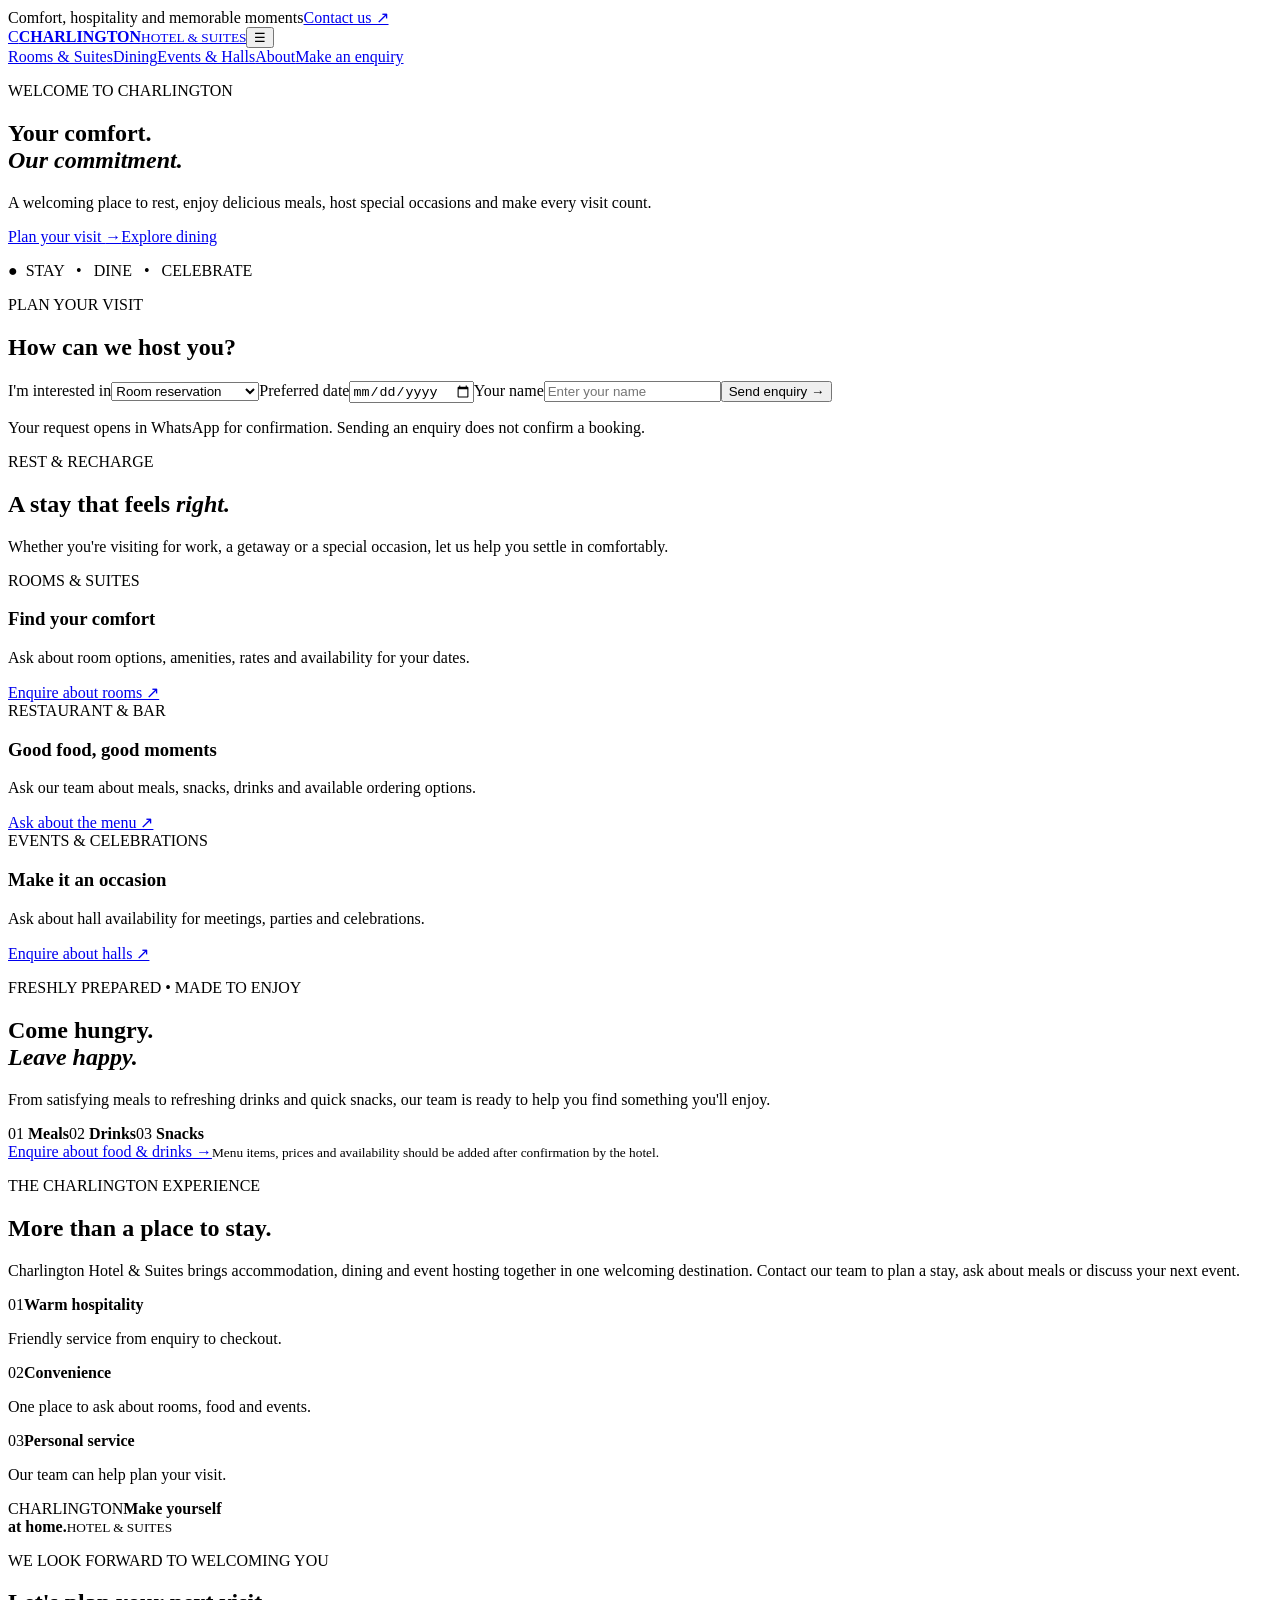
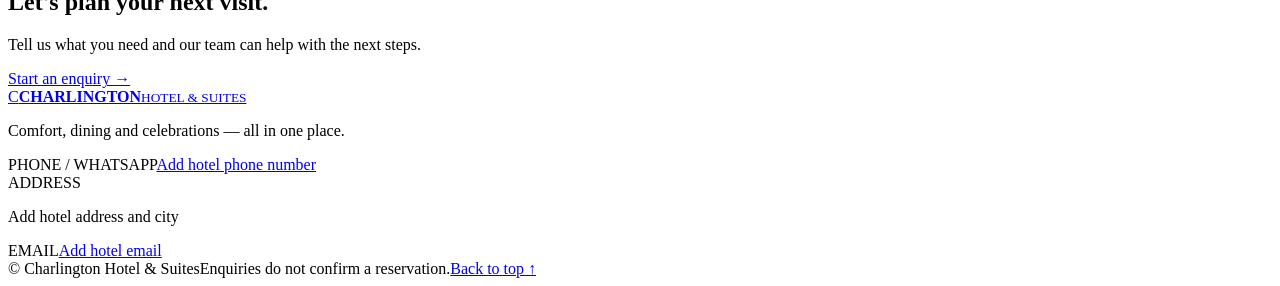
==== index.html @ 9d406bc0 "Create the missing homepage for Charlington Hotel & Suites" ====
<!DOCTYPE html>
<html lang="en">
<head>
<meta charset="UTF-8"><meta name="viewport" content="width=device-width, initial-scale=1.0">
<meta name="description" content="Discover rooms, dining and event hosting at Charlington Hotel & Suites.">
<title>Charlington Hotel & Suites | Stay • Dine • Celebrate</title>
<link rel="preconnect" href="https://fonts.googleapis.com"><link rel="preconnect" href="https://fonts.gstatic.com" crossorigin>
<link href="https://fonts.googleapis.com/css2?family=DM+Sans:wght@400;500;600;700&family=Playfair+Display:wght@500;600;700&display=swap" rel="stylesheet"><link rel="stylesheet" href="style.css">
</head><body>
<div class="topbar"><span>Comfort, hospitality and memorable moments</span><a href="#contact">Contact us ↗</a></div>
<header class="header"><a class="brand" href="#home"><span class="monogram">C</span><span><b>CHARLINGTON</b><small>HOTEL &amp; SUITES</small></span></a><button class="menu-toggle" id="menuToggle" aria-label="Toggle navigation">☰</button><nav id="nav"><a href="#rooms">Rooms &amp; Suites</a><a href="#dining">Dining</a><a href="#events">Events &amp; Halls</a><a href="#about">About</a><a class="nav-button" href="#booking">Make an enquiry</a></nav></header>
<main>
<section class="hero" id="home"><div class="hero-inner"><p class="eyebrow">WELCOME TO CHARLINGTON</p><h1>Your comfort.<br><em>Our commitment.</em></h1><p class="hero-copy">A welcoming place to rest, enjoy delicious meals, host special occasions and make every visit count.</p><div class="actions"><a class="button gold" href="#booking">Plan your visit <span>→</span></a><a class="button outline" href="#dining">Explore dining</a></div><p class="hero-note">● &nbsp;STAY &nbsp; • &nbsp; DINE &nbsp; • &nbsp; CELEBRATE</p></div></section>
<section class="booking" id="booking"><div><p class="eyebrow">PLAN YOUR VISIT</p><h2>How can we host you?</h2></div><form id="bookingForm"><label>I'm interested in<select id="bookingType"><option>Room reservation</option><option>Food or drink order</option><option>Hall or event booking</option><option>General enquiry</option></select></label><label>Preferred date<input id="bookingDate" type="date"></label><label>Your name<input id="guestName" required placeholder="Enter your name"></label><button class="button dark" type="submit">Send enquiry →</button></form><p class="form-help">Your request opens in WhatsApp for confirmation. Sending an enquiry does not confirm a booking.</p></section>
<section class="section" id="rooms"><div class="section-heading"><div><p class="eyebrow">REST &amp; RECHARGE</p><h2>A stay that feels <em>right.</em></h2></div><p>Whether you're visiting for work, a getaway or a special occasion, let us help you settle in comfortably.</p></div><div class="cards"><article><div class="card-image room"><span>ROOMS &amp; SUITES</span></div><div class="card-copy"><h3>Find your comfort</h3><p>Ask about room options, amenities, rates and availability for your dates.</p><a href="#booking" data-type="Room reservation">Enquire about rooms ↗</a></div></article><article id="dining"><div class="card-image food"><span>RESTAURANT &amp; BAR</span></div><div class="card-copy"><h3>Good food, good moments</h3><p>Ask our team about meals, snacks, drinks and available ordering options.</p><a href="#booking" data-type="Food or drink order">Ask about the menu ↗</a></div></article><article id="events"><div class="card-image event"><span>EVENTS &amp; CELEBRATIONS</span></div><div class="card-copy"><h3>Make it an occasion</h3><p>Ask about hall availability for meetings, parties and celebrations.</p><a href="#booking" data-type="Hall or event booking">Enquire about halls ↗</a></div></article></div></section>
<section class="dining-feature"><div class="dining-photo" role="img" aria-label="Restaurant dining"></div><div class="dining-copy"><p class="eyebrow">FRESHLY PREPARED • MADE TO ENJOY</p><h2>Come hungry.<br><em>Leave happy.</em></h2><p>From satisfying meals to refreshing drinks and quick snacks, our team is ready to help you find something you'll enjoy.</p><div class="menu-types"><span>01 <b>Meals</b></span><span>02 <b>Drinks</b></span><span>03 <b>Snacks</b></span></div><a class="button gold" href="#booking" data-type="Food or drink order">Enquire about food &amp; drinks →</a><small>Menu items, prices and availability should be added after confirmation by the hotel.</small></div></section>
<section class="section about" id="about"><div><p class="eyebrow">THE CHARLINGTON EXPERIENCE</p><h2>More than a place to stay.</h2><p class="about-text">Charlington Hotel &amp; Suites brings accommodation, dining and event hosting together in one welcoming destination. Contact our team to plan a stay, ask about meals or discuss your next event.</p><div class="values"><div><span>01</span><b>Warm hospitality</b><p>Friendly service from enquiry to checkout.</p></div><div><span>02</span><b>Convenience</b><p>One place to ask about rooms, food and events.</p></div><div><span>03</span><b>Personal service</b><p>Our team can help plan your visit.</p></div></div></div><div class="about-art"><div><span>CHARLINGTON</span><strong>Make yourself<br>at home.</strong><small>HOTEL &amp; SUITES</small></div></div></section>
<section class="cta"><p class="eyebrow">WE LOOK FORWARD TO WELCOMING YOU</p><h2>Let's plan your next visit.</h2><p>Tell us what you need and our team can help with the next steps.</p><a class="button gold" href="#booking">Start an enquiry →</a></section>
</main>
<footer id="contact"><div class="footer-main"><a class="brand footer-brand" href="#home"><span class="monogram">C</span><span><b>CHARLINGTON</b><small>HOTEL &amp; SUITES</small></span></a><p>Comfort, dining and celebrations — all in one place.</p><div class="contact-details"><div><span>PHONE / WHATSAPP</span><a id="phoneLink" href="#">Add hotel phone number</a></div><div><span>ADDRESS</span><p id="hotelAddress">Add hotel address and city</p></div><div><span>EMAIL</span><a id="emailLink" href="#">Add hotel email</a></div></div></div><div class="footer-bottom"><span>© <span id="year"></span> Charlington Hotel &amp; Suites</span><span>Enquiries do not confirm a reservation.</span><a href="#home">Back to top ↑</a></div></footer>
<script src="script.js"></script></body></html>
---- style.css ----
<!DOCTYPE html>
<html lang="en">
<head>
  <meta charset="UTF-8" />
  <meta name="viewport" content="width=device-width, initial-scale=1.0" />
  <meta name="description" content="Charlington Hotel & Suites offers luxury rooms, dining, secure facilities, events and guest-first customer support." />
  <title>Charlington Hotel & Suites | Stay • Dine • Celebrate</title>
  <link rel="preconnect" href="https://fonts.googleapis.com" />
  <link rel="preconnect" href="https://fonts.gstatic.com" crossorigin />
  <link href="https://fonts.googleapis.com/css2?family=Cormorant+Garamond:wght@500;600;700&family=Inter:wght@400;500;600;700&display=swap" rel="stylesheet" />
  <link rel="stylesheet" href="style.css" />
</head>
<body>
  <div class="topbar">
    <span>Comfort, hospitality and memorable moments</span>
    <a href="#contact">Contact us ↗</a>
  </div>

  <header class="header">
    <a href="#home" class="brand" aria-label="Charlington Hotel home">
      <span class="logo">C</span>
      <span>
        <strong>CHARLINGTON</strong>
        <small>HOTEL &amp; SUITES</small>
      </span>
    </a>

    <button class="menu-toggle" id="menuToggle" aria-label="Toggle navigation">☰</button>

    <nav class="nav" id="nav">
      <a href="#rooms">Rooms</a>
      <a href="#facilities">Facilities</a>
      <a href="#reviews">Reviews</a>
      <a href="events.html">Events</a>
      <a href="about.html">About</a>
      <a href="#booking" class="btn nav-btn">Book now</a>
    </nav>
  </header>

  <main id="home">
    <section class="hero">
      <div class="hero-inner">
        <p class="eyebrow">WELCOME TO CHARLINGTON</p>
        <h1>Stay in refined<br><span>comfort.</span></h1>
        <p class="hero-copy">A luxury destination for restful stays, elevated dining, and memorable celebrations designed around your every need.</p>
        <div class="hero-actions">
          <a href="#booking" class="btn primary-btn">Plan your visit</a>
          <a href="#dining" class="btn ghost-btn">Explore dining</a>
        </div>
        <div class="hero-note">STAY • DINE • CELEBRATE</div>
      </div>

      <div class="hero-panel">
        <div class="panel-card">
          <span>Signature stay</span>
          <strong>From ₦45,000 / night</strong>
          <small>Rooms, suites and executive stays</small>
        </div>
      </div>
    </section>

    <section class="booking" id="booking">
      <div class="booking-head">
        <p class="eyebrow">PLAN YOUR VISIT</p>
        <h2>How can we host you?</h2>
      </div>

      <form id="bookingForm">
        <label>
          I'm interested in
          <select id="bookingType">
            <option>Room reservation</option>
            <option>Food or drink order</option>
            <option>Hall or event booking</option>
            <option>General enquiry</option>
          </select>
        </label>

        <label>
          Preferred date
          <input type="date" id="bookingDate" />
        </label>

        <label>
          Your name
          <input type="text" id="guestName" placeholder="Enter your name" required />
        </label>

        <button type="submit" class="btn primary-btn">Send enquiry</button>
      </form>
      <p class="form-help">Your request opens in WhatsApp for confirmation. Sending an enquiry does not confirm a booking.</p>
    </section>

    <section class="prefix-strip">
      <div class="stat">
        <strong>24/7</strong>
        <span>Guest support</span>
      </div>
      <div class="stat">
        <strong>30+</strong>
        <span>Luxury suites</span>
      </div>
      <div class="stat">
        <strong>4.9/5</strong>
        <span>Guest reviews</span>
      </div>
      <div class="stat">
        <strong>Secure</strong>
        <span>Parking &amp; premises</span>
      </div>
    </section>

    <section class="section operations" id="operations">
      <div class="section-heading">
        <div>
          <p class="eyebrow">HOTEL OPERATIONS</p>
          <h2>Built to support staff and improve guest service.</h2>
        </div>
      </div>

      <div class="ops-grid">
        <article class="op-card">
          <div class="op-icon">01</div>
          <h3>Record customer details</h3>
          <p>Store guest names, contact information, booking preferences and visit history in one organised place.</p>
        </article>

        <article class="op-card">
          <div class="op-icon">02</div>
          <h3>Track reservations</h3>
          <p>Monitor room bookings, event schedules and guest arrivals with clear visibility across the property.</p>
        </article>

        <article class="op-card">
          <div class="op-icon">03</div>
          <h3>Identify unpaid bookings</h3>
          <p>Flag pending balances, incomplete payments and outstanding reservations before check-in or event delivery.</p>
        </article>

        <article class="op-card">
          <div class="op-icon">04</div>
          <h3>Follow up with customers</h3>
          <p>Send reminders, confirmations and follow-up messages to stay connected and improve guest retention.</p>
        </article>
      </div>
    </section>

    <section class="section" id="rooms">
      <div class="section-heading">
        <div>
          <p class="eyebrow">REST &amp; RECHARGE</p>
          <h2>Signature stays,<br><span>beautifully considered.</span></h2>
        </div>
        <p>From executive getaways to celebratory stays, every detail is designed to feel indulgent, effortless and personal.</p>
      </div>

      <div class="cards">
        <article class="card">
          <div class="card-image room"></div>
          <div class="card-body">
            <h3>Deluxe Rooms</h3>
            <p>Thoughtful space, elegant finishes and restful comfort for both business and leisure stays.</p>
            <div class="card-meta">
              <span>From ₦45,000</span>
              <a href="#booking" data-type="Room reservation">Reserve ↗</a>
            </div>
          </div>
        </article>

        <article class="card" id="dining">
          <div class="card-image dining"></div>
          <div class="card-body">
            <h3>Fine Dining</h3>
            <p>Curated meals, signature drinks and warm hospitality for every occasion and appetite.</p>
            <div class="card-meta">
              <span>Meals &amp; drinks</span>
              <a href="#booking" data-type="Food or drink order">Order ↗</a>
            </div>
          </div>
        </article>

        <article class="card" id="events">
          <div class="card-image events"></div>
          <div class="card-body">
            <h3>Events &amp; Halls</h3>
            <p>Elegant spaces for weddings, conferences, birthdays, meetings and unforgettable events.</p>
            <div class="card-meta">
              <span>Private halls</span>
              <a href="#booking" data-type="Hall or event booking">Enquire ↗</a>
            </div>
          </div>
        </article>
      </div>
    </section>

    <section class="feature" id="facilities">
      <div class="feature-image" role="img" aria-label="Luxury restaurant and dining area"></div>
      <div class="feature-copy">
        <p class="eyebrow">FACILITIES</p>
        <h2>Everything your stay needs.</h2>
        <ul class="facility-list">
          <li>Security personnel and monitored access</li>
          <li>Backup generator for uninterrupted power</li>
          <li>Spacious parking area for guests and visitors</li>
          <li>Restaurant and bar with tasty meals and drinks</li>
          <li>Event hall for parties, corporate gatherings and celebrations</li>
        </ul>
        <a href="#booking" class="btn primary-btn">Ask about facilities</a>
      </div>
    </section>

    <section class="section reviews" id="reviews">
      <div class="section-heading compact">
        <div>
          <p class="eyebrow">GUEST FEEDBACK</p>
          <h2>Customer reviews and ratings.</h2>
        </div>
      </div>

      <div class="review-grid">
        <article class="review-card">
          <div class="stars">★★★★★</div>
          <p>“The rooms were elegant, the staff were welcoming, and the service felt genuinely personal from start to finish.”</p>
          <strong>— Ada O.</strong>
        </article>

        <article class="review-card">
          <div class="stars">★★★★★</div>
          <p>“We hosted a small celebration here and everything felt premium, smooth and beautifully organised.”</p>
          <strong>— Daniel K.</strong>
        </article>

        <article class="review-card">
          <div class="stars">★★★★★</div>
          <p>“A perfect mix of comfort, taste and quiet luxury. It truly felt like an escape without leaving the city.”</p>
          <strong>— Sarah M.</strong>
        </article>
      </div>
    </section>

    <section class="section policies">
      <div class="section-heading compact">
        <div>
          <p class="eyebrow">CLEAR POLICIES</p>
          <h2>Helpful guest information.</h2>
        </div>
      </div>

      <div class="policy-grid">
        <div class="policy-card">
          <h3>Check-in &amp; Check-out</h3>
          <p><strong>Check-in:</strong> From 2:00 PM</p>
          <p><strong>Check-out:</strong> By 12:00 PM</p>
        </div>

        <div class="policy-card">
          <h3>Payment Methods</h3>
          <p>Cash, bank transfer, mobile money and selected card payments accepted.</p>
        </div>

        <div class="policy-card">
          <h3>Cancellation</h3>
          <p>Bookings can be cancelled according to terms agreed at reservation time. Early notice is encouraged.</p>
        </div>
      </div>
    </section>

    <section class="section about-brief">
      <div>
        <p class="eyebrow">ABOUT US</p>
        <h2>A hotel built on warmth, trust and service.</h2>
        <p>Charlington Hotel &amp; Suites was created to offer guests a place where comfort, hospitality and thoughtful service come together. We believe every visit should feel personal, reassuring and memorable, whether a guest is staying for business, leisure or a special occasion. Our goal is simple: to make every guest feel at home while delivering a refined and professional experience from welcome to checkout.</p>
      </div>
      <div class="story-box">
        <span>OUR STORY</span>
        <strong>From a simple idea to a trusted hospitality destination.</strong>
      </div>
    </section>

    <section class="cta">
      <p class="eyebrow">WE LOOK FORWARD TO WELCOMING YOU</p>
      <h2>Let’s plan your next visit.</h2>
      <p>Tell us what you need and our team can help with the next steps.</p>
      <a href="#booking" class="btn primary-btn">Start an enquiry</a>
    </section>
  </main>

  <footer id="contact">
    <div class="footer-main">
      <div class="brand footer-brand">
        <span class="logo">C</span>
        <span>
          <strong>CHARLINGTON</strong>
          <small>HOTEL &amp; SUITES</small>
        </span>
      </div>

      <div>
        <h4>Phone / WhatsApp</h4>
        <a href="#">Add hotel phone number</a>
      </div>

      <div>
        <h4>Email</h4>
        <a href="#">Add hotel email</a>
      </div>

      <div>
        <h4>Address</h4>
        <p>Add hotel address and city</p>
      </div>
    </div>

    <div class="footer-bottom">
      <span>© <span id="year"></span> Charlington Hotel &amp; Suites</span>
      <span>Enquiries do not confirm a reservation.</span>
      <a href="#home">Back to top ↑</a>
    </div>
  </footer>

  <button id="faqToggle" class="faq-toggle" aria-label="Open help chat">Need help?</button>

  <div class="chat-widget" id="chatWidget" aria-live="polite" aria-hidden="true">
    <div class="chat-header">
      <span>Charlington Assistant</span>
      <button id="chatClose" aria-label="Close chat">×</button>
    </div>

    <div class="chat-body" id="chatBody">
      <div class="bot-msg">Hi! I can help with rooms, dining, event spaces and reservations. Ask me anything.</div>
    </div>

    <div class="chat-input-wrap">
      <input id="chatInput" type="text" placeholder="Type your question..." />
      <button id="sendBtn">Send</button>
    </div>

    <div class="chat-actions">
      <button class="support-btn" id="supportBtn">Talk to customer service</button>
    </div>
  </div>

  <script src="script.js"></script>
</body>
</html>
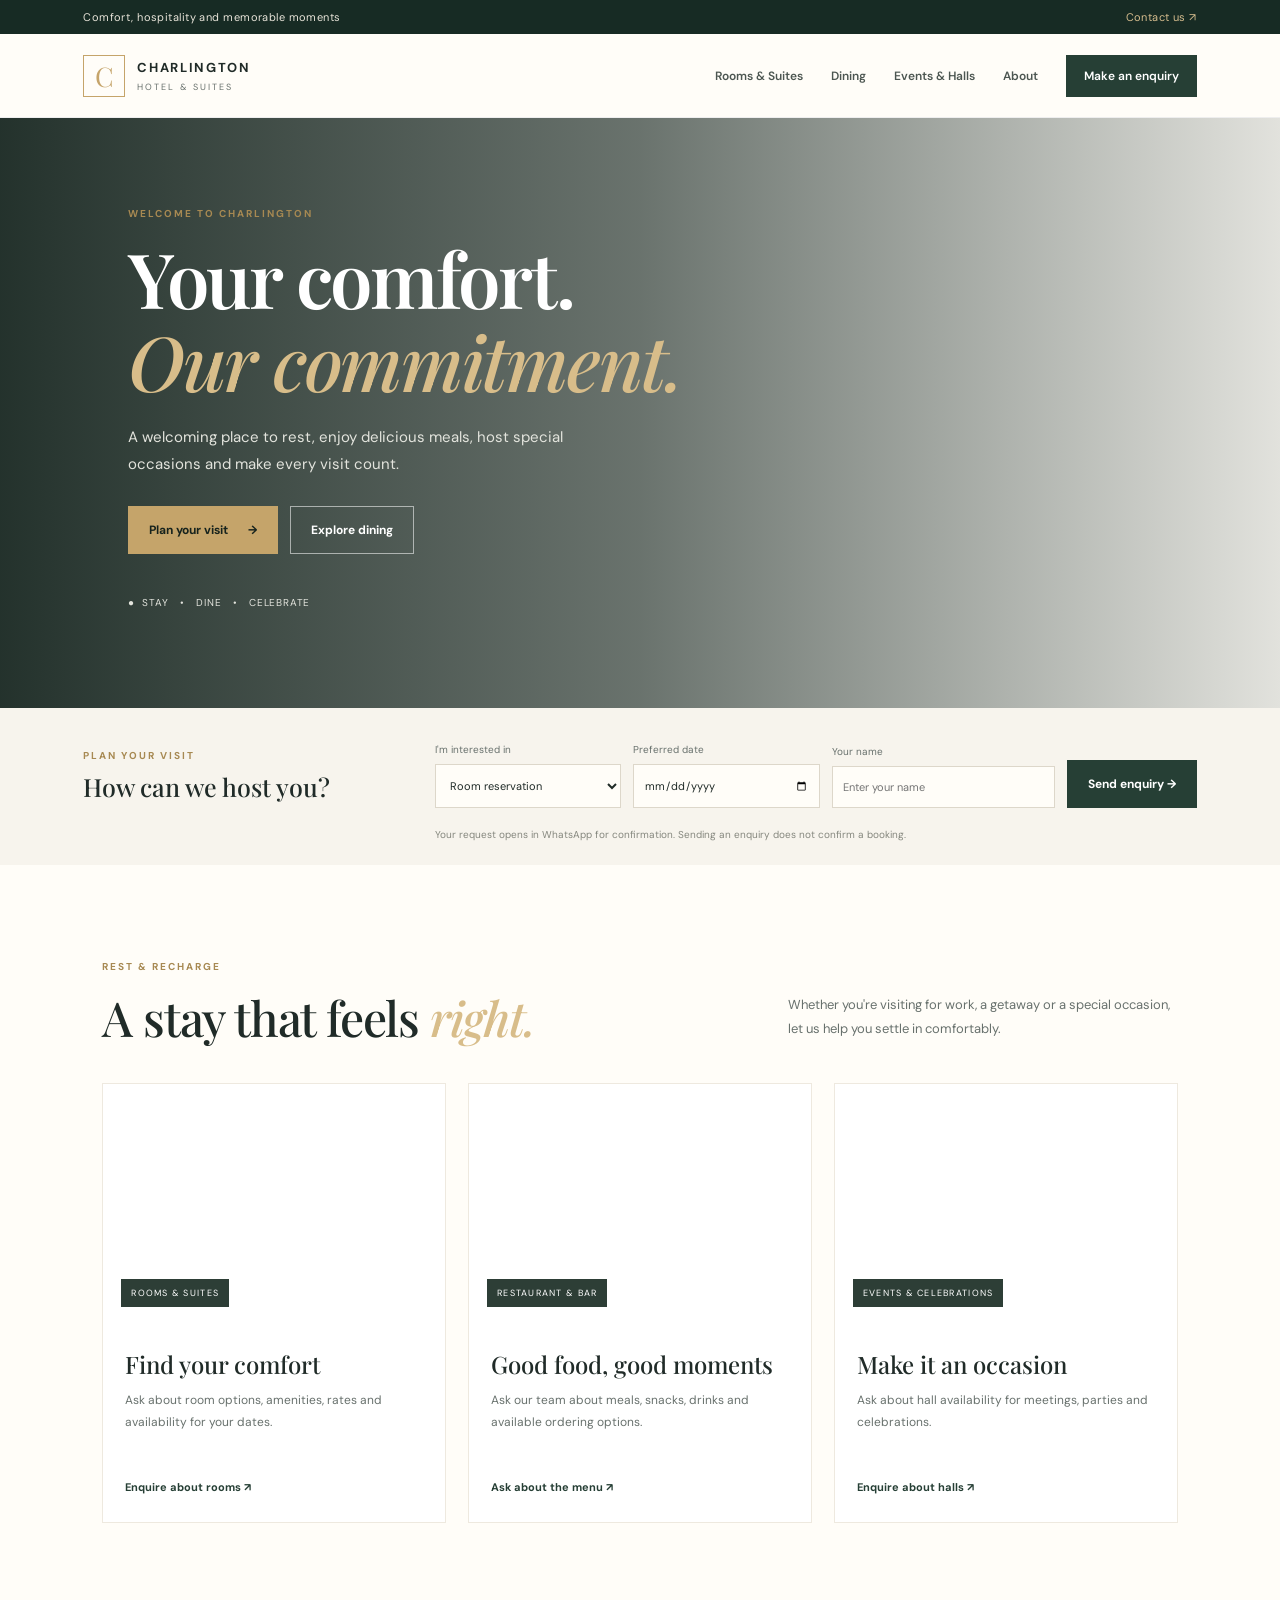
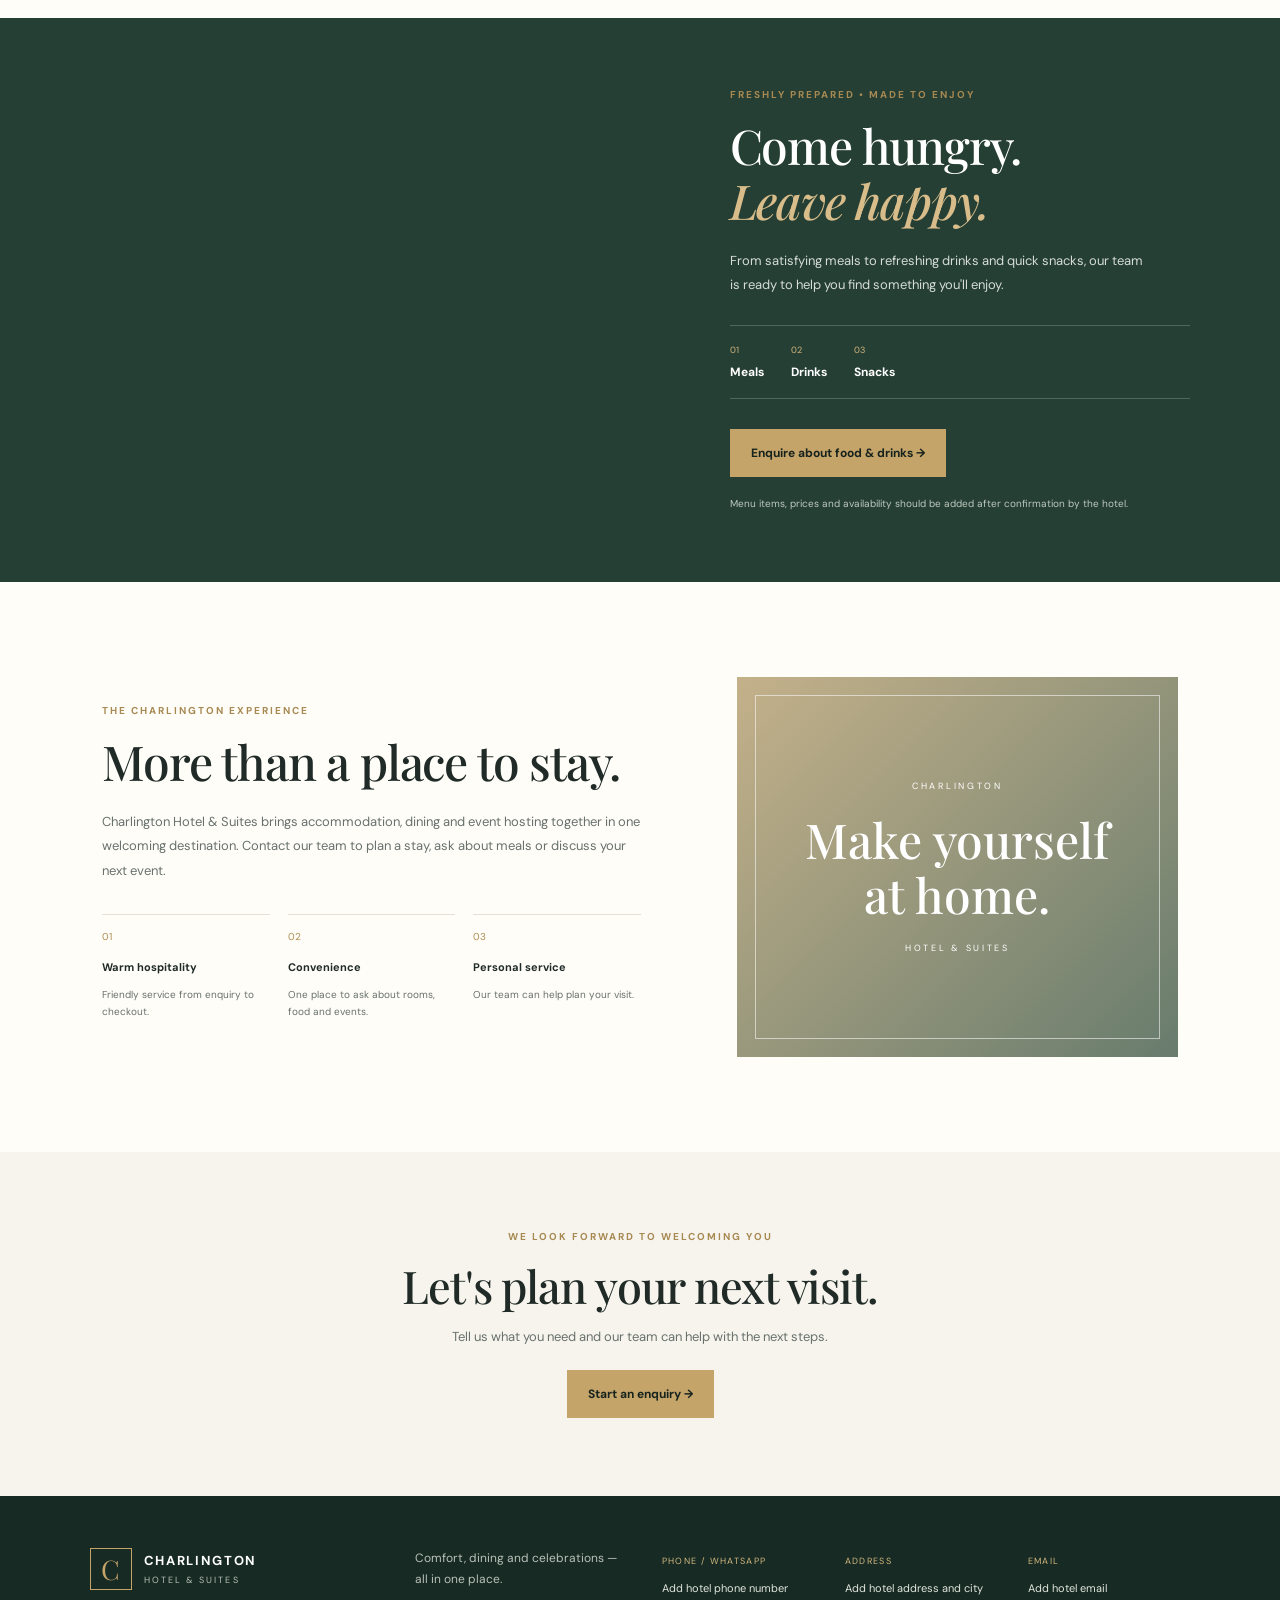
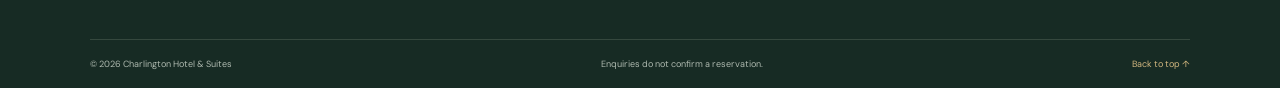
==== commit d862f980: "Add Charlington Hotel landing page with responsive styling and WhatsApp enquiry form to main branch." ====
--- a/index.html
+++ b/index.html
@@ -1,21 +1,275 @@
 <!DOCTYPE html>
 <html lang="en">
 <head>
-<meta charset="UTF-8"><meta name="viewport" content="width=device-width, initial-scale=1.0">
-<meta name="description" content="Discover rooms, dining and event hosting at Charlington Hotel & Suites.">
-<title>Charlington Hotel & Suites | Stay • Dine • Celebrate</title>
-<link rel="preconnect" href="https://fonts.googleapis.com"><link rel="preconnect" href="https://fonts.gstatic.com" crossorigin>
-<link href="https://fonts.googleapis.com/css2?family=DM+Sans:wght@400;500;600;700&family=Playfair+Display:wght@500;600;700&display=swap" rel="stylesheet"><link rel="stylesheet" href="style.css">
-</head><body>
-<div class="topbar"><span>Comfort, hospitality and memorable moments</span><a href="#contact">Contact us ↗</a></div>
-<header class="header"><a class="brand" href="#home"><span class="monogram">C</span><span><b>CHARLINGTON</b><small>HOTEL &amp; SUITES</small></span></a><button class="menu-toggle" id="menuToggle" aria-label="Toggle navigation">☰</button><nav id="nav"><a href="#rooms">Rooms &amp; Suites</a><a href="#dining">Dining</a><a href="#events">Events &amp; Halls</a><a href="#about">About</a><a class="nav-button" href="#booking">Make an enquiry</a></nav></header>
-<main>
-<section class="hero" id="home"><div class="hero-inner"><p class="eyebrow">WELCOME TO CHARLINGTON</p><h1>Your comfort.<br><em>Our commitment.</em></h1><p class="hero-copy">A welcoming place to rest, enjoy delicious meals, host special occasions and make every visit count.</p><div class="actions"><a class="button gold" href="#booking">Plan your visit <span>→</span></a><a class="button outline" href="#dining">Explore dining</a></div><p class="hero-note">● &nbsp;STAY &nbsp; • &nbsp; DINE &nbsp; • &nbsp; CELEBRATE</p></div></section>
-<section class="booking" id="booking"><div><p class="eyebrow">PLAN YOUR VISIT</p><h2>How can we host you?</h2></div><form id="bookingForm"><label>I'm interested in<select id="bookingType"><option>Room reservation</option><option>Food or drink order</option><option>Hall or event booking</option><option>General enquiry</option></select></label><label>Preferred date<input id="bookingDate" type="date"></label><label>Your name<input id="guestName" required placeholder="Enter your name"></label><button class="button dark" type="submit">Send enquiry →</button></form><p class="form-help">Your request opens in WhatsApp for confirmation. Sending an enquiry does not confirm a booking.</p></section>
-<section class="section" id="rooms"><div class="section-heading"><div><p class="eyebrow">REST &amp; RECHARGE</p><h2>A stay that feels <em>right.</em></h2></div><p>Whether you're visiting for work, a getaway or a special occasion, let us help you settle in comfortably.</p></div><div class="cards"><article><div class="card-image room"><span>ROOMS &amp; SUITES</span></div><div class="card-copy"><h3>Find your comfort</h3><p>Ask about room options, amenities, rates and availability for your dates.</p><a href="#booking" data-type="Room reservation">Enquire about rooms ↗</a></div></article><article id="dining"><div class="card-image food"><span>RESTAURANT &amp; BAR</span></div><div class="card-copy"><h3>Good food, good moments</h3><p>Ask our team about meals, snacks, drinks and available ordering options.</p><a href="#booking" data-type="Food or drink order">Ask about the menu ↗</a></div></article><article id="events"><div class="card-image event"><span>EVENTS &amp; CELEBRATIONS</span></div><div class="card-copy"><h3>Make it an occasion</h3><p>Ask about hall availability for meetings, parties and celebrations.</p><a href="#booking" data-type="Hall or event booking">Enquire about halls ↗</a></div></article></div></section>
-<section class="dining-feature"><div class="dining-photo" role="img" aria-label="Restaurant dining"></div><div class="dining-copy"><p class="eyebrow">FRESHLY PREPARED • MADE TO ENJOY</p><h2>Come hungry.<br><em>Leave happy.</em></h2><p>From satisfying meals to refreshing drinks and quick snacks, our team is ready to help you find something you'll enjoy.</p><div class="menu-types"><span>01 <b>Meals</b></span><span>02 <b>Drinks</b></span><span>03 <b>Snacks</b></span></div><a class="button gold" href="#booking" data-type="Food or drink order">Enquire about food &amp; drinks →</a><small>Menu items, prices and availability should be added after confirmation by the hotel.</small></div></section>
-<section class="section about" id="about"><div><p class="eyebrow">THE CHARLINGTON EXPERIENCE</p><h2>More than a place to stay.</h2><p class="about-text">Charlington Hotel &amp; Suites brings accommodation, dining and event hosting together in one welcoming destination. Contact our team to plan a stay, ask about meals or discuss your next event.</p><div class="values"><div><span>01</span><b>Warm hospitality</b><p>Friendly service from enquiry to checkout.</p></div><div><span>02</span><b>Convenience</b><p>One place to ask about rooms, food and events.</p></div><div><span>03</span><b>Personal service</b><p>Our team can help plan your visit.</p></div></div></div><div class="about-art"><div><span>CHARLINGTON</span><strong>Make yourself<br>at home.</strong><small>HOTEL &amp; SUITES</small></div></div></section>
-<section class="cta"><p class="eyebrow">WE LOOK FORWARD TO WELCOMING YOU</p><h2>Let's plan your next visit.</h2><p>Tell us what you need and our team can help with the next steps.</p><a class="button gold" href="#booking">Start an enquiry →</a></section>
-</main>
-<footer id="contact"><div class="footer-main"><a class="brand footer-brand" href="#home"><span class="monogram">C</span><span><b>CHARLINGTON</b><small>HOTEL &amp; SUITES</small></span></a><p>Comfort, dining and celebrations — all in one place.</p><div class="contact-details"><div><span>PHONE / WHATSAPP</span><a id="phoneLink" href="#">Add hotel phone number</a></div><div><span>ADDRESS</span><p id="hotelAddress">Add hotel address and city</p></div><div><span>EMAIL</span><a id="emailLink" href="#">Add hotel email</a></div></div></div><div class="footer-bottom"><span>© <span id="year"></span> Charlington Hotel &amp; Suites</span><span>Enquiries do not confirm a reservation.</span><a href="#home">Back to top ↑</a></div></footer>
-<script src="script.js"></script></body></html>
+  <meta charset="UTF-8" />
+  <meta name="viewport" content="width=device-width, initial-scale=1.0" />
+  <meta
+    name="description"
+    content="Charlington Hotel & Suites — rooms, dining, events, and hospitality."
+  />
+  <title>Charlington Hotel & Suites | Stay • Dine • Celebrate</title>
+
+  <link rel="preconnect" href="https://fonts.googleapis.com" />
+  <link rel="preconnect" href="https://fonts.gstatic.com" crossorigin />
+  <link
+    href="https://fonts.googleapis.com/css2?family=DM+Sans:wght@400;500;600;700&family=Playfair+Display:wght@500;600;700&display=swap"
+    rel="stylesheet"
+  />
+
+  <link rel="stylesheet" href="style.css" />
+</head>
+<body>
+  <div class="topbar">
+    <span>Comfort, hospitality and memorable moments</span>
+    <a href="#contact">Contact us ↗</a>
+  </div>
+
+  <header class="header">
+    <a class="brand" href="#home" aria-label="Charlington Home">
+      <span class="monogram">C</span>
+      <span>
+        <b>CHARLINGTON</b>
+        <small>HOTEL &amp; SUITES</small>
+      </span>
+    </a>
+
+    <button class="menu-toggle" id="menuToggle" aria-label="Toggle navigation" aria-expanded="false">
+      ☰
+    </button>
+
+    <nav id="nav" aria-label="Main navigation">
+      <a href="#rooms">Rooms &amp; Suites</a>
+      <a href="#dining">Dining</a>
+      <a href="#events">Events &amp; Halls</a>
+      <a href="#about">About</a>
+      <a class="nav-button" href="#booking">Make an enquiry</a>
+    </nav>
+  </header>
+
+  <main>
+    <section class="hero" id="home">
+      <div class="hero-inner">
+        <p class="eyebrow">WELCOME TO CHARLINGTON</p>
+        <h1>
+          Your comfort.<br />
+          <em>Our commitment.</em>
+        </h1>
+        <p class="hero-copy">
+          A welcoming place to rest, enjoy delicious meals, host special occasions
+          and make every visit count.
+        </p>
+
+        <div class="actions">
+          <a class="button gold" href="#booking">Plan your visit <span>→</span></a>
+          <a class="button outline" href="#dining">Explore dining</a>
+        </div>
+
+        <p class="hero-note">● &nbsp;STAY &nbsp; • &nbsp; DINE &nbsp; • &nbsp; CELEBRATE</p>
+      </div>
+    </section>
+
+    <section class="booking" id="booking">
+      <div>
+        <p class="eyebrow">PLAN YOUR VISIT</p>
+        <h2>How can we host you?</h2>
+      </div>
+
+      <form id="bookingForm">
+        <label>
+          I'm interested in
+          <select id="bookingType">
+            <option>Room reservation</option>
+            <option>Food or drink order</option>
+            <option>Hall or event booking</option>
+            <option>General enquiry</option>
+          </select>
+        </label>
+
+        <label>
+          Preferred date
+          <input id="bookingDate" type="date" />
+        </label>
+
+        <label>
+          Your name
+          <input id="guestName" required placeholder="Enter your name" />
+        </label>
+
+        <button class="button dark" type="submit">Send enquiry →</button>
+      </form>
+
+      <p class="form-help">
+        Your request opens in WhatsApp for confirmation. Sending an enquiry does not
+        confirm a booking.
+      </p>
+    </section>
+
+    <section class="section" id="rooms">
+      <div class="section-heading">
+        <div>
+          <p class="eyebrow">REST &amp; RECHARGE</p>
+          <h2>A stay that feels <em>right.</em></h2>
+        </div>
+        <p>
+          Whether you're visiting for work, a getaway or a special occasion, let us
+          help you settle in comfortably.
+        </p>
+      </div>
+
+      <div class="cards">
+        <article>
+          <div class="card-image room">
+            <span>ROOMS &amp; SUITES</span>
+          </div>
+          <div class="card-copy">
+            <h3>Find your comfort</h3>
+            <p>
+              Ask about room options, amenities, rates and availability for your dates.
+            </p>
+            <a href="#booking" data-type="Room reservation">Enquire about rooms ↗</a>
+          </div>
+        </article>
+
+        <article id="dining">
+          <div class="card-image food">
+            <span>RESTAURANT &amp; BAR</span>
+          </div>
+          <div class="card-copy">
+            <h3>Good food, good moments</h3>
+            <p>
+              Ask our team about meals, snacks, drinks and available ordering options.
+            </p>
+            <a href="#booking" data-type="Food or drink order">Ask about the menu ↗</a>
+          </div>
+        </article>
+
+        <article id="events">
+          <div class="card-image event">
+            <span>EVENTS &amp; CELEBRATIONS</span>
+          </div>
+          <div class="card-copy">
+            <h3>Make it an occasion</h3>
+            <p>
+              Ask about hall availability for meetings, parties and celebrations.
+            </p>
+            <a href="#booking" data-type="Hall or event booking">Enquire about halls ↗</a>
+          </div>
+        </article>
+      </div>
+    </section>
+
+    <section class="dining-feature">
+      <div class="dining-photo" role="img" aria-label="Restaurant dining"></div>
+
+      <div class="dining-copy">
+        <p class="eyebrow">FRESHLY PREPARED • MADE TO ENJOY</p>
+        <h2>Come hungry.<br /><em>Leave happy.</em></h2>
+        <p>
+          From satisfying meals to refreshing drinks and quick snacks, our team is
+          ready to help you find something you'll enjoy.
+        </p>
+
+        <div class="menu-types">
+          <span>01 <b>Meals</b></span>
+          <span>02 <b>Drinks</b></span>
+          <span>03 <b>Snacks</b></span>
+        </div>
+
+        <a class="button gold" href="#booking" data-type="Food or drink order">
+          Enquire about food &amp; drinks →
+        </a>
+
+        <small>
+          Menu items, prices and availability should be added after confirmation by the hotel.
+        </small>
+      </div>
+    </section>
+
+    <section class="section about" id="about">
+      <div>
+        <p class="eyebrow">THE CHARLINGTON EXPERIENCE</p>
+        <h2>More than a place to stay.</h2>
+        <p class="about-text">
+          Charlington Hotel &amp; Suites brings accommodation, dining and event hosting
+          together in one welcoming destination. Contact our team to plan a stay, ask
+          about meals or discuss your next event.
+        </p>
+
+        <div class="values">
+          <div>
+            <span>01</span>
+            <b>Warm hospitality</b>
+            <p>Friendly service from enquiry to checkout.</p>
+          </div>
+
+          <div>
+            <span>02</span>
+            <b>Convenience</b>
+            <p>One place to ask about rooms, food and events.</p>
+          </div>
+
+          <div>
+            <span>03</span>
+            <b>Personal service</b>
+            <p>Our team can help plan your visit.</p>
+          </div>
+        </div>
+      </div>
+
+      <div class="about-art">
+        <div>
+          <span>CHARLINGTON</span>
+          <strong>Make yourself<br />at home.</strong>
+          <small>HOTEL &amp; SUITES</small>
+        </div>
+      </div>
+    </section>
+
+    <section class="cta">
+      <p class="eyebrow">WE LOOK FORWARD TO WELCOMING YOU</p>
+      <h2>Let's plan your next visit.</h2>
+      <p>Tell us what you need and our team can help with the next steps.</p>
+      <a class="button gold" href="#booking">Start an enquiry →</a>
+    </section>
+  </main>
+
+  <footer id="contact">
+    <div class="footer-main">
+      <a class="brand footer-brand" href="#home">
+        <span class="monogram">C</span>
+        <span>
+          <b>CHARLINGTON</b>
+          <small>HOTEL &amp; SUITES</small>
+        </span>
+      </a>
+
+      <p>Comfort, dining and celebrations — all in one place.</p>
+
+      <div class="contact-details">
+        <div>
+          <span>PHONE / WHATSAPP</span>
+          <a id="phoneLink" href="#">Add hotel phone number</a>
+        </div>
+
+        <div>
+          <span>ADDRESS</span>
+          <p id="hotelAddress">Add hotel address and city</p>
+        </div>
+
+        <div>
+          <span>EMAIL</span>
+          <a id="emailLink" href="#">Add hotel email</a>
+        </div>
+      </div>
+    </div>
+
+    <div class="footer-bottom">
+      <span>© <span id="year"></span> Charlington Hotel &amp; Suites</span>
+      <span>Enquiries do not confirm a reservation.</span>
+      <a href="#home">Back to top ↑</a>
+    </div>
+  </footer>
+
+  <script src="script.js"></script>
+</body>
+</html>
--- a/style.css
+++ b/style.css
@@ -1,348 +1,819 @@
-<!DOCTYPE html>
-<html lang="en">
-<head>
-  <meta charset="UTF-8" />
-  <meta name="viewport" content="width=device-width, initial-scale=1.0" />
-  <meta name="description" content="Charlington Hotel & Suites offers luxury rooms, dining, secure facilities, events and guest-first customer support." />
-  <title>Charlington Hotel & Suites | Stay • Dine • Celebrate</title>
-  <link rel="preconnect" href="https://fonts.googleapis.com" />
-  <link rel="preconnect" href="https://fonts.gstatic.com" crossorigin />
-  <link href="https://fonts.googleapis.com/css2?family=Cormorant+Garamond:wght@500;600;700&family=Inter:wght@400;500;600;700&display=swap" rel="stylesheet" />
-  <link rel="stylesheet" href="style.css" />
-</head>
-<body>
-  <div class="topbar">
-    <span>Comfort, hospitality and memorable moments</span>
-    <a href="#contact">Contact us ↗</a>
-  </div>
-
-  <header class="header">
-    <a href="#home" class="brand" aria-label="Charlington Hotel home">
-      <span class="logo">C</span>
-      <span>
-        <strong>CHARLINGTON</strong>
-        <small>HOTEL &amp; SUITES</small>
-      </span>
-    </a>
-
-    <button class="menu-toggle" id="menuToggle" aria-label="Toggle navigation">☰</button>
-
-    <nav class="nav" id="nav">
-      <a href="#rooms">Rooms</a>
-      <a href="#facilities">Facilities</a>
-      <a href="#reviews">Reviews</a>
-      <a href="events.html">Events</a>
-      <a href="about.html">About</a>
-      <a href="#booking" class="btn nav-btn">Book now</a>
-    </nav>
-  </header>
-
-  <main id="home">
-    <section class="hero">
-      <div class="hero-inner">
-        <p class="eyebrow">WELCOME TO CHARLINGTON</p>
-        <h1>Stay in refined<br><span>comfort.</span></h1>
-        <p class="hero-copy">A luxury destination for restful stays, elevated dining, and memorable celebrations designed around your every need.</p>
-        <div class="hero-actions">
-          <a href="#booking" class="btn primary-btn">Plan your visit</a>
-          <a href="#dining" class="btn ghost-btn">Explore dining</a>
-        </div>
-        <div class="hero-note">STAY • DINE • CELEBRATE</div>
-      </div>
-
-      <div class="hero-panel">
-        <div class="panel-card">
-          <span>Signature stay</span>
-          <strong>From ₦45,000 / night</strong>
-          <small>Rooms, suites and executive stays</small>
-        </div>
-      </div>
-    </section>
-
-    <section class="booking" id="booking">
-      <div class="booking-head">
-        <p class="eyebrow">PLAN YOUR VISIT</p>
-        <h2>How can we host you?</h2>
-      </div>
-
-      <form id="bookingForm">
-        <label>
-          I'm interested in
-          <select id="bookingType">
-            <option>Room reservation</option>
-            <option>Food or drink order</option>
-            <option>Hall or event booking</option>
-            <option>General enquiry</option>
-          </select>
-        </label>
-
-        <label>
-          Preferred date
-          <input type="date" id="bookingDate" />
-        </label>
-
-        <label>
-          Your name
-          <input type="text" id="guestName" placeholder="Enter your name" required />
-        </label>
-
-        <button type="submit" class="btn primary-btn">Send enquiry</button>
-      </form>
-      <p class="form-help">Your request opens in WhatsApp for confirmation. Sending an enquiry does not confirm a booking.</p>
-    </section>
-
-    <section class="prefix-strip">
-      <div class="stat">
-        <strong>24/7</strong>
-        <span>Guest support</span>
-      </div>
-      <div class="stat">
-        <strong>30+</strong>
-        <span>Luxury suites</span>
-      </div>
-      <div class="stat">
-        <strong>4.9/5</strong>
-        <span>Guest reviews</span>
-      </div>
-      <div class="stat">
-        <strong>Secure</strong>
-        <span>Parking &amp; premises</span>
-      </div>
-    </section>
-
-    <section class="section operations" id="operations">
-      <div class="section-heading">
-        <div>
-          <p class="eyebrow">HOTEL OPERATIONS</p>
-          <h2>Built to support staff and improve guest service.</h2>
-        </div>
-      </div>
-
-      <div class="ops-grid">
-        <article class="op-card">
-          <div class="op-icon">01</div>
-          <h3>Record customer details</h3>
-          <p>Store guest names, contact information, booking preferences and visit history in one organised place.</p>
-        </article>
-
-        <article class="op-card">
-          <div class="op-icon">02</div>
-          <h3>Track reservations</h3>
-          <p>Monitor room bookings, event schedules and guest arrivals with clear visibility across the property.</p>
-        </article>
-
-        <article class="op-card">
-          <div class="op-icon">03</div>
-          <h3>Identify unpaid bookings</h3>
-          <p>Flag pending balances, incomplete payments and outstanding reservations before check-in or event delivery.</p>
-        </article>
-
-        <article class="op-card">
-          <div class="op-icon">04</div>
-          <h3>Follow up with customers</h3>
-          <p>Send reminders, confirmations and follow-up messages to stay connected and improve guest retention.</p>
-        </article>
-      </div>
-    </section>
-
-    <section class="section" id="rooms">
-      <div class="section-heading">
-        <div>
-          <p class="eyebrow">REST &amp; RECHARGE</p>
-          <h2>Signature stays,<br><span>beautifully considered.</span></h2>
-        </div>
-        <p>From executive getaways to celebratory stays, every detail is designed to feel indulgent, effortless and personal.</p>
-      </div>
-
-      <div class="cards">
-        <article class="card">
-          <div class="card-image room"></div>
-          <div class="card-body">
-            <h3>Deluxe Rooms</h3>
-            <p>Thoughtful space, elegant finishes and restful comfort for both business and leisure stays.</p>
-            <div class="card-meta">
-              <span>From ₦45,000</span>
-              <a href="#booking" data-type="Room reservation">Reserve ↗</a>
-            </div>
-          </div>
-        </article>
-
-        <article class="card" id="dining">
-          <div class="card-image dining"></div>
-          <div class="card-body">
-            <h3>Fine Dining</h3>
-            <p>Curated meals, signature drinks and warm hospitality for every occasion and appetite.</p>
-            <div class="card-meta">
-              <span>Meals &amp; drinks</span>
-              <a href="#booking" data-type="Food or drink order">Order ↗</a>
-            </div>
-          </div>
-        </article>
-
-        <article class="card" id="events">
-          <div class="card-image events"></div>
-          <div class="card-body">
-            <h3>Events &amp; Halls</h3>
-            <p>Elegant spaces for weddings, conferences, birthdays, meetings and unforgettable events.</p>
-            <div class="card-meta">
-              <span>Private halls</span>
-              <a href="#booking" data-type="Hall or event booking">Enquire ↗</a>
-            </div>
-          </div>
-        </article>
-      </div>
-    </section>
-
-    <section class="feature" id="facilities">
-      <div class="feature-image" role="img" aria-label="Luxury restaurant and dining area"></div>
-      <div class="feature-copy">
-        <p class="eyebrow">FACILITIES</p>
-        <h2>Everything your stay needs.</h2>
-        <ul class="facility-list">
-          <li>Security personnel and monitored access</li>
-          <li>Backup generator for uninterrupted power</li>
-          <li>Spacious parking area for guests and visitors</li>
-          <li>Restaurant and bar with tasty meals and drinks</li>
-          <li>Event hall for parties, corporate gatherings and celebrations</li>
-        </ul>
-        <a href="#booking" class="btn primary-btn">Ask about facilities</a>
-      </div>
-    </section>
-
-    <section class="section reviews" id="reviews">
-      <div class="section-heading compact">
-        <div>
-          <p class="eyebrow">GUEST FEEDBACK</p>
-          <h2>Customer reviews and ratings.</h2>
-        </div>
-      </div>
-
-      <div class="review-grid">
-        <article class="review-card">
-          <div class="stars">★★★★★</div>
-          <p>“The rooms were elegant, the staff were welcoming, and the service felt genuinely personal from start to finish.”</p>
-          <strong>— Ada O.</strong>
-        </article>
-
-        <article class="review-card">
-          <div class="stars">★★★★★</div>
-          <p>“We hosted a small celebration here and everything felt premium, smooth and beautifully organised.”</p>
-          <strong>— Daniel K.</strong>
-        </article>
-
-        <article class="review-card">
-          <div class="stars">★★★★★</div>
-          <p>“A perfect mix of comfort, taste and quiet luxury. It truly felt like an escape without leaving the city.”</p>
-          <strong>— Sarah M.</strong>
-        </article>
-      </div>
-    </section>
-
-    <section class="section policies">
-      <div class="section-heading compact">
-        <div>
-          <p class="eyebrow">CLEAR POLICIES</p>
-          <h2>Helpful guest information.</h2>
-        </div>
-      </div>
-
-      <div class="policy-grid">
-        <div class="policy-card">
-          <h3>Check-in &amp; Check-out</h3>
-          <p><strong>Check-in:</strong> From 2:00 PM</p>
-          <p><strong>Check-out:</strong> By 12:00 PM</p>
-        </div>
-
-        <div class="policy-card">
-          <h3>Payment Methods</h3>
-          <p>Cash, bank transfer, mobile money and selected card payments accepted.</p>
-        </div>
-
-        <div class="policy-card">
-          <h3>Cancellation</h3>
-          <p>Bookings can be cancelled according to terms agreed at reservation time. Early notice is encouraged.</p>
-        </div>
-      </div>
-    </section>
-
-    <section class="section about-brief">
-      <div>
-        <p class="eyebrow">ABOUT US</p>
-        <h2>A hotel built on warmth, trust and service.</h2>
-        <p>Charlington Hotel &amp; Suites was created to offer guests a place where comfort, hospitality and thoughtful service come together. We believe every visit should feel personal, reassuring and memorable, whether a guest is staying for business, leisure or a special occasion. Our goal is simple: to make every guest feel at home while delivering a refined and professional experience from welcome to checkout.</p>
-      </div>
-      <div class="story-box">
-        <span>OUR STORY</span>
-        <strong>From a simple idea to a trusted hospitality destination.</strong>
-      </div>
-    </section>
-
-    <section class="cta">
-      <p class="eyebrow">WE LOOK FORWARD TO WELCOMING YOU</p>
-      <h2>Let’s plan your next visit.</h2>
-      <p>Tell us what you need and our team can help with the next steps.</p>
-      <a href="#booking" class="btn primary-btn">Start an enquiry</a>
-    </section>
-  </main>
-
-  <footer id="contact">
-    <div class="footer-main">
-      <div class="brand footer-brand">
-        <span class="logo">C</span>
-        <span>
-          <strong>CHARLINGTON</strong>
-          <small>HOTEL &amp; SUITES</small>
-        </span>
-      </div>
-
-      <div>
-        <h4>Phone / WhatsApp</h4>
-        <a href="#">Add hotel phone number</a>
-      </div>
-
-      <div>
-        <h4>Email</h4>
-        <a href="#">Add hotel email</a>
-      </div>
-
-      <div>
-        <h4>Address</h4>
-        <p>Add hotel address and city</p>
-      </div>
-    </div>
-
-    <div class="footer-bottom">
-      <span>© <span id="year"></span> Charlington Hotel &amp; Suites</span>
-      <span>Enquiries do not confirm a reservation.</span>
-      <a href="#home">Back to top ↑</a>
-    </div>
-  </footer>
-
-  <button id="faqToggle" class="faq-toggle" aria-label="Open help chat">Need help?</button>
-
-  <div class="chat-widget" id="chatWidget" aria-live="polite" aria-hidden="true">
-    <div class="chat-header">
-      <span>Charlington Assistant</span>
-      <button id="chatClose" aria-label="Close chat">×</button>
-    </div>
-
-    <div class="chat-body" id="chatBody">
-      <div class="bot-msg">Hi! I can help with rooms, dining, event spaces and reservations. Ask me anything.</div>
-    </div>
-
-    <div class="chat-input-wrap">
-      <input id="chatInput" type="text" placeholder="Type your question..." />
-      <button id="sendBtn">Send</button>
-    </div>
-
-    <div class="chat-actions">
-      <button class="support-btn" id="supportBtn">Talk to customer service</button>
-    </div>
-  </div>
-
-  <script src="script.js"></script>
-</body>
-</html>
-
-
-
+:root {
+  --ink: #202b28;
+  --muted: #68716d;
+  --cream: #f7f4ed;
+  --paper: #fffdf8;
+  --green: #263f35;
+  --deep: #172b24;
+  --gold: #c5a46a;
+  --line: #e5e0d5;
+  --serif: "Playfair Display", Georgia, serif;
+  --sans: "DM Sans", Arial, sans-serif;
+}
+
+* {
+  box-sizing: border-box;
+}
+
+html {
+  scroll-behavior: smooth;
+  scroll-padding-top: 90px;
+}
+
+body {
+  margin: 0;
+  color: var(--ink);
+  font-family: var(--sans);
+  background: var(--paper);
+}
+
+a {
+  color: inherit;
+  text-decoration: none;
+}
+
+button,
+input,
+select {
+  font: inherit;
+}
+
+.topbar {
+  display: flex;
+  justify-content: space-between;
+  align-items: center;
+  padding: 10px 6.5%;
+  background: var(--deep);
+  color: #e8e4d9;
+  font-size: 11px;
+  letter-spacing: 0.04em;
+}
+
+.topbar a {
+  color: #d6bd8e;
+}
+
+.header {
+  height: 84px;
+  padding: 0 6.5%;
+  display: flex;
+  align-items: center;
+  justify-content: space-between;
+  background: var(--paper);
+  position: sticky;
+  top: 0;
+  z-index: 20;
+  border-bottom: 1px solid #eee;
+}
+
+.brand {
+  display: flex;
+  align-items: center;
+  gap: 12px;
+}
+
+.monogram {
+  width: 42px;
+  height: 42px;
+  display: grid;
+  place-items: center;
+  border: 1px solid var(--gold);
+  color: var(--gold);
+  font: 27px var(--serif);
+}
+
+.brand b,
+.brand small {
+  display: block;
+  letter-spacing: 0.13em;
+}
+
+.brand b {
+  font-size: 13px;
+}
+
+.brand small {
+  font-size: 9px;
+  color: var(--muted);
+  margin-top: 5px;
+  letter-spacing: 0.23em;
+}
+
+nav {
+  display: flex;
+  align-items: center;
+  gap: 28px;
+  font-size: 12px;
+  font-weight: 600;
+}
+
+nav a:not(.nav-button) {
+  color: #4c5651;
+}
+
+nav a:hover,
+.card-copy a:hover {
+  color: #a58042;
+}
+
+.nav-button {
+  padding: 13px 18px;
+  background: var(--green);
+  color: white;
+}
+
+.menu-toggle {
+  display: none;
+  border: 0;
+  background: none;
+  font-size: 25px;
+  cursor: pointer;
+  color: var(--green);
+}
+
+.hero {
+  min-height: 590px;
+  display: flex;
+  align-items: center;
+  padding: 75px 10%;
+  color: white;
+  background:
+    linear-gradient(90deg, rgba(14, 30, 24, 0.91), rgba(14, 30, 24, 0.62) 50%, rgba(14, 30, 24, 0.12)),
+    url("https://images.unsplash.com/photo-1611892440504-42a792e24d32?auto=format&fit=crop&w=2000&q=85")
+      center/cover;
+}
+
+.hero-inner {
+  max-width: 650px;
+}
+
+.eyebrow {
+  font-size: 10px;
+  letter-spacing: 0.2em;
+  font-weight: 700;
+  color: #a78952;
+  margin: 0 0 17px;
+}
+
+.hero h1 {
+  font: 600 clamp(44px, 6vw, 76px) / 1.08 var(--serif);
+  letter-spacing: -0.03em;
+  margin: 0;
+}
+
+.hero h1 em,
+.section h2 em,
+.dining-copy h2 em {
+  font-weight: 500;
+  color: #d8bd8a;
+}
+
+.hero-copy {
+  max-width: 460px;
+  color: #e3e4dd;
+  font-size: 15px;
+  line-height: 1.8;
+  margin: 22px 0 28px;
+}
+
+.actions {
+  display: flex;
+  gap: 12px;
+  flex-wrap: wrap;
+}
+
+.button {
+  min-height: 48px;
+  padding: 0 20px;
+  display: inline-flex;
+  align-items: center;
+  justify-content: center;
+  gap: 20px;
+  font-size: 12px;
+  font-weight: 700;
+  border: 1px solid transparent;
+  cursor: pointer;
+  transition: 0.2s;
+}
+
+.gold {
+  background: var(--gold);
+  color: #17231d;
+}
+
+.gold:hover {
+  background: #d7bc86;
+}
+
+.outline {
+  border-color: rgba(255, 255, 255, 0.55);
+  color: white;
+}
+
+.outline:hover {
+  background: white;
+  color: var(--green);
+}
+
+.dark {
+  background: var(--green);
+  color: white;
+}
+
+.hero-note {
+  margin-top: 42px;
+  font-size: 10px;
+  color: #e3e4dd;
+  letter-spacing: 0.08em;
+}
+
+.booking {
+  padding: 35px 6.5% 24px;
+  background: var(--cream);
+  display: grid;
+  grid-template-columns: 1fr 2.4fr;
+  gap: 20px 35px;
+  align-items: center;
+}
+
+.booking h2 {
+  font: 500 25px var(--serif);
+  margin: 0;
+}
+
+.booking .eyebrow {
+  margin-bottom: 8px;
+}
+
+form {
+  display: grid;
+  grid-template-columns: 1fr 1fr 1.2fr auto;
+  gap: 12px;
+  align-items: end;
+}
+
+label {
+  font-size: 10px;
+  color: var(--muted);
+  display: flex;
+  flex-direction: column;
+  gap: 8px;
+}
+
+input,
+select {
+  width: 100%;
+  min-width: 0;
+  border: 1px solid #ddd7ca;
+  background: #fffdf8;
+  padding: 13px 10px;
+  color: var(--ink);
+  font-size: 11px;
+  border-radius: 0;
+}
+
+.form-help {
+  grid-column: 2;
+  color: #85877e;
+  font-size: 10px;
+  margin: 0;
+}
+
+.section {
+  padding: 95px 8%;
+}
+
+.section-heading {
+  display: flex;
+  justify-content: space-between;
+  align-items: end;
+  gap: 35px;
+  margin-bottom: 38px;
+}
+
+.section h2,
+.dining-copy h2,
+.about h2,
+.cta h2 {
+  font: 500 clamp(32px, 4vw, 48px) / 1.15 var(--serif);
+  margin: 0;
+  letter-spacing: -0.025em;
+}
+
+.section-heading > p {
+  max-width: 390px;
+  color: var(--muted);
+  font-size: 13px;
+  line-height: 1.8;
+  margin: 0 0 5px;
+}
+
+.cards {
+  display: grid;
+  grid-template-columns: repeat(3, 1fr);
+  gap: 22px;
+}
+
+.cards article {
+  background: white;
+  border: 1px solid #eee9df;
+}
+
+.card-image {
+  height: 240px;
+  position: relative;
+  background-size: cover;
+  background-position: center;
+}
+
+.room {
+  background-image: url("https://images.unsplash.com/photo-1611892440504-42a792e24d32?auto=format&fit=crop&w=900&q=80");
+}
+
+.food {
+  background-image: url("https://images.unsplash.com/photo-1414235077428-338989a2e8c0?auto=format&fit=crop&w=900&q=80");
+}
+
+.event {
+  background-image: url("https://images.unsplash.com/photo-1519167758481-83f550bb49b3?auto=format&fit=crop&w=900&q=80");
+}
+
+.card-image span {
+  position: absolute;
+  left: 18px;
+  bottom: 17px;
+  background: #192b23e8;
+  padding: 8px 10px;
+  color: white;
+  font-size: 9px;
+  letter-spacing: 0.14em;
+}
+
+.card-copy {
+  padding: 24px 22px 26px;
+}
+
+.card-copy h3 {
+  font: 500 24px var(--serif);
+  margin: 0 0 10px;
+}
+
+.card-copy p {
+  font-size: 12px;
+  line-height: 1.8;
+  color: var(--muted);
+  min-height: 65px;
+  margin: 0 0 20px;
+}
+
+.card-copy a {
+  font-size: 11px;
+  font-weight: 700;
+  color: var(--green);
+}
+
+.dining-feature {
+  display: grid;
+  grid-template-columns: 1fr 1fr;
+  background: var(--green);
+  color: white;
+}
+
+.dining-photo {
+  background: url("https://images.unsplash.com/photo-1559339352-11d035aa65de?auto=format&fit=crop&w=1200&q=85")
+    center/cover;
+  min-height: 470px;
+}
+
+.dining-copy {
+  padding: 70px clamp(32px, 7vw, 100px);
+  align-self: center;
+}
+
+.dining-copy > p:not(.eyebrow) {
+  color: #d5ddd5;
+  font-size: 13px;
+  line-height: 1.9;
+  max-width: 420px;
+  margin: 20px 0;
+}
+
+.menu-types {
+  display: flex;
+  gap: 27px;
+  margin: 27px 0 30px;
+  padding: 18px 0;
+  border-top: 1px solid #50675b;
+  border-bottom: 1px solid #50675b;
+  flex-wrap: wrap;
+}
+
+.menu-types span {
+  font-size: 9px;
+  color: #d1b47c;
+  letter-spacing: 0.08em;
+}
+
+.menu-types b {
+  display: block;
+  color: white;
+  font-size: 12px;
+  margin-top: 8px;
+  letter-spacing: 0;
+}
+
+.dining-copy small {
+  display: block;
+  font-size: 10px;
+  line-height: 1.7;
+  color: #bdc9bf;
+  margin-top: 18px;
+}
+
+.about {
+  display: grid;
+  grid-template-columns: 1.1fr 0.9fr;
+  gap: 9%;
+  align-items: center;
+}
+
+.about-text {
+  font-size: 13px;
+  line-height: 1.9;
+  color: var(--muted);
+  max-width: 570px;
+  margin: 20px 0 30px;
+}
+
+.values {
+  display: grid;
+  grid-template-columns: repeat(3, 1fr);
+  gap: 18px;
+}
+
+.values div {
+  border-top: 1px solid var(--line);
+  padding-top: 15px;
+}
+
+.values span {
+  font-size: 10px;
+  color: #ad8d52;
+  display: block;
+  margin-bottom: 12px;
+}
+
+.values b {
+  font-size: 11px;
+}
+
+.values p {
+  font-size: 10px;
+  line-height: 1.7;
+  color: var(--muted);
+}
+
+.about-art {
+  background: linear-gradient(135deg, #c4b18a, #687c6d);
+  padding: 18px;
+  min-height: 380px;
+  display: flex;
+}
+
+.about-art > div {
+  border: 1px solid rgba(255, 255, 255, 0.55);
+  width: 100%;
+  display: flex;
+  flex-direction: column;
+  justify-content: center;
+  align-items: center;
+  color: white;
+  text-align: center;
+}
+
+.about-art span,
+.about-art small {
+  font-size: 9px;
+  letter-spacing: 0.3em;
+}
+
+.about-art strong {
+  font: 500 clamp(32px, 4vw, 48px) / 1.15 var(--serif);
+  margin: 20px 0;
+}
+
+.cta {
+  text-align: center;
+  padding: 78px 20px;
+  background: var(--cream);
+}
+
+.cta h2 {
+  font-size: clamp(32px, 4vw, 45px);
+}
+
+.cta > p:not(.eyebrow) {
+  font-size: 13px;
+  color: var(--muted);
+  margin: 16px 0 25px;
+}
+
+footer {
+  background: var(--deep);
+  color: #f3f1e9;
+  padding: 52px 7% 0;
+}
+
+.footer-main {
+  display: grid;
+  grid-template-columns: 1.1fr 0.8fr 2fr;
+  gap: 35px;
+  align-items: start;
+  padding-bottom: 42px;
+}
+
+.footer-brand b {
+  color: white;
+}
+
+.footer-brand small {
+  color: #b9c1b9;
+}
+
+.footer-main > p {
+  font-size: 12px;
+  line-height: 1.8;
+  color: #b9c1b9;
+  margin: 0;
+  max-width: 210px;
+}
+
+.contact-details {
+  display: grid;
+  grid-template-columns: 1fr 1fr 1fr;
+  gap: 20px;
+}
+
+.contact-details span {
+  font-size: 9px;
+  letter-spacing: 0.15em;
+  color: #d2b77f;
+}
+
+.contact-details a,
+.contact-details p {
+  display: block;
+  font-size: 11px;
+  color: #e1e5dd;
+  margin: 10px 0 0;
+  line-height: 1.7;
+}
+
+.footer-bottom {
+  border-top: 1px solid #35483e;
+  padding: 18px 0;
+  display: flex;
+  justify-content: space-between;
+  gap: 15px;
+  flex-wrap: wrap;
+  font-size: 9px;
+  color: #aeb9af;
+}
+
+.footer-bottom a {
+  color: #d2b77f;
+}
+
+@media (max-width: 980px) {
+  nav {
+    gap: 14px;
+  }
+
+  .booking {
+    grid-template-columns: 1fr;
+  }
+
+  form {
+    grid-template-columns: repeat(2, 1fr);
+  }
+
+  .form-help {
+    grid-column: 1;
+  }
+
+  .section {
+    padding: 72px 6%;
+  }
+
+  .card-image {
+    height: 200px;
+  }
+
+  .about {
+    gap: 5%;
+  }
+
+  .footer-main {
+    grid-template-columns: 1fr 1fr;
+  }
+
+  .contact-details {
+    grid-column: 1 / -1;
+  }
+}
+
+@media (max-width: 700px) {
+  .topbar {
+    padding: 10px 5%;
+    font-size: 9px;
+  }
+
+  .header {
+    height: 72px;
+    padding: 0 5%;
+  }
+
+  .monogram {
+    width: 36px;
+    height: 36px;
+  }
+
+  .brand b {
+    font-size: 11px;
+  }
+
+  .brand small {
+    font-size: 8px;
+  }
+
+  .menu-toggle {
+    display: block;
+  }
+
+  nav {
+    display: none;
+    position: absolute;
+    left: 0;
+    right: 0;
+    top: 72px;
+    padding: 18px 5% 25px;
+    background: var(--paper);
+    border-bottom: 1px solid var(--line);
+    flex-direction: column;
+    align-items: stretch;
+    gap: 0;
+  }
+
+  nav.open {
+    display: flex;
+  }
+
+  nav a {
+    padding: 13px 0;
+  }
+
+  nav .nav-button {
+    padding: 14px;
+    text-align: center;
+    margin-top: 8px;
+  }
+
+  .hero {
+    min-height: 540px;
+    padding: 65px 7%;
+    background-position: 58% center;
+  }
+
+  .hero h1 {
+    font-size: 49px;
+  }
+
+  .hero-copy {
+    font-size: 13px;
+  }
+
+  .booking {
+    padding: 32px 6%;
+  }
+
+  form {
+    grid-template-columns: 1fr 1fr;
+  }
+
+  .booking form label {
+    min-width: 0;
+  }
+
+  .booking form button {
+    grid-column: 1 / -1;
+  }
+
+  .section {
+    padding: 62px 6%;
+  }
+
+  .section-heading {
+    display: block;
+  }
+
+  .section-heading > p {
+    margin-top: 18px;
+  }
+
+  .cards {
+    grid-template-columns: 1fr;
+    gap: 18px;
+  }
+
+  .card-image {
+    height: 235px;
+  }
+
+  .card-copy p {
+    min-height: 0;
+  }
+
+  .dining-feature {
+    grid-template-columns: 1fr;
+  }
+
+  .dining-photo {
+    min-height: 280px;
+  }
+
+  .dining-copy {
+    padding: 48px 7%;
+  }
+
+  .about {
+    grid-template-columns: 1fr;
+    gap: 35px;
+  }
+
+  .about-art {
+    min-height: 290px;
+  }
+
+  .values {
+    gap: 12px;
+  }
+
+  .values b {
+    font-size: 10px;
+  }
+
+  .footer-main {
+    grid-template-columns: 1fr;
+    gap: 22px;
+  }
+
+  .contact-details {
+    grid-template-columns: 1fr;
+    gap: 15px;
+  }
+
+  .footer-bottom {
+    flex-direction: column;
+    gap: 10px;
+  }
+
+  .cta {
+    padding: 60px 6%;
+  }
+}
+
+@media (max-width: 390px) {
+  .hero h1 {
+    font-size: 42px;
+  }
+
+  .actions .button {
+    width: 100%;
+  }
+
+  form {
+    grid-template-columns: 1fr;
+  }
+
+  .booking form button {
+    grid-column: 1;
+  }
+
+  .values {
+    grid-template-columns: 1fr;
+  }
+
+  .values div {
+    display: grid;
+    grid-template-columns: 28px 1fr;
+    gap: 0 8px;
+  }
+
+  .values span {
+    grid-row: span 2;
+  }
+
+  .values p {
+    margin: 6px 0;
+  }
+}
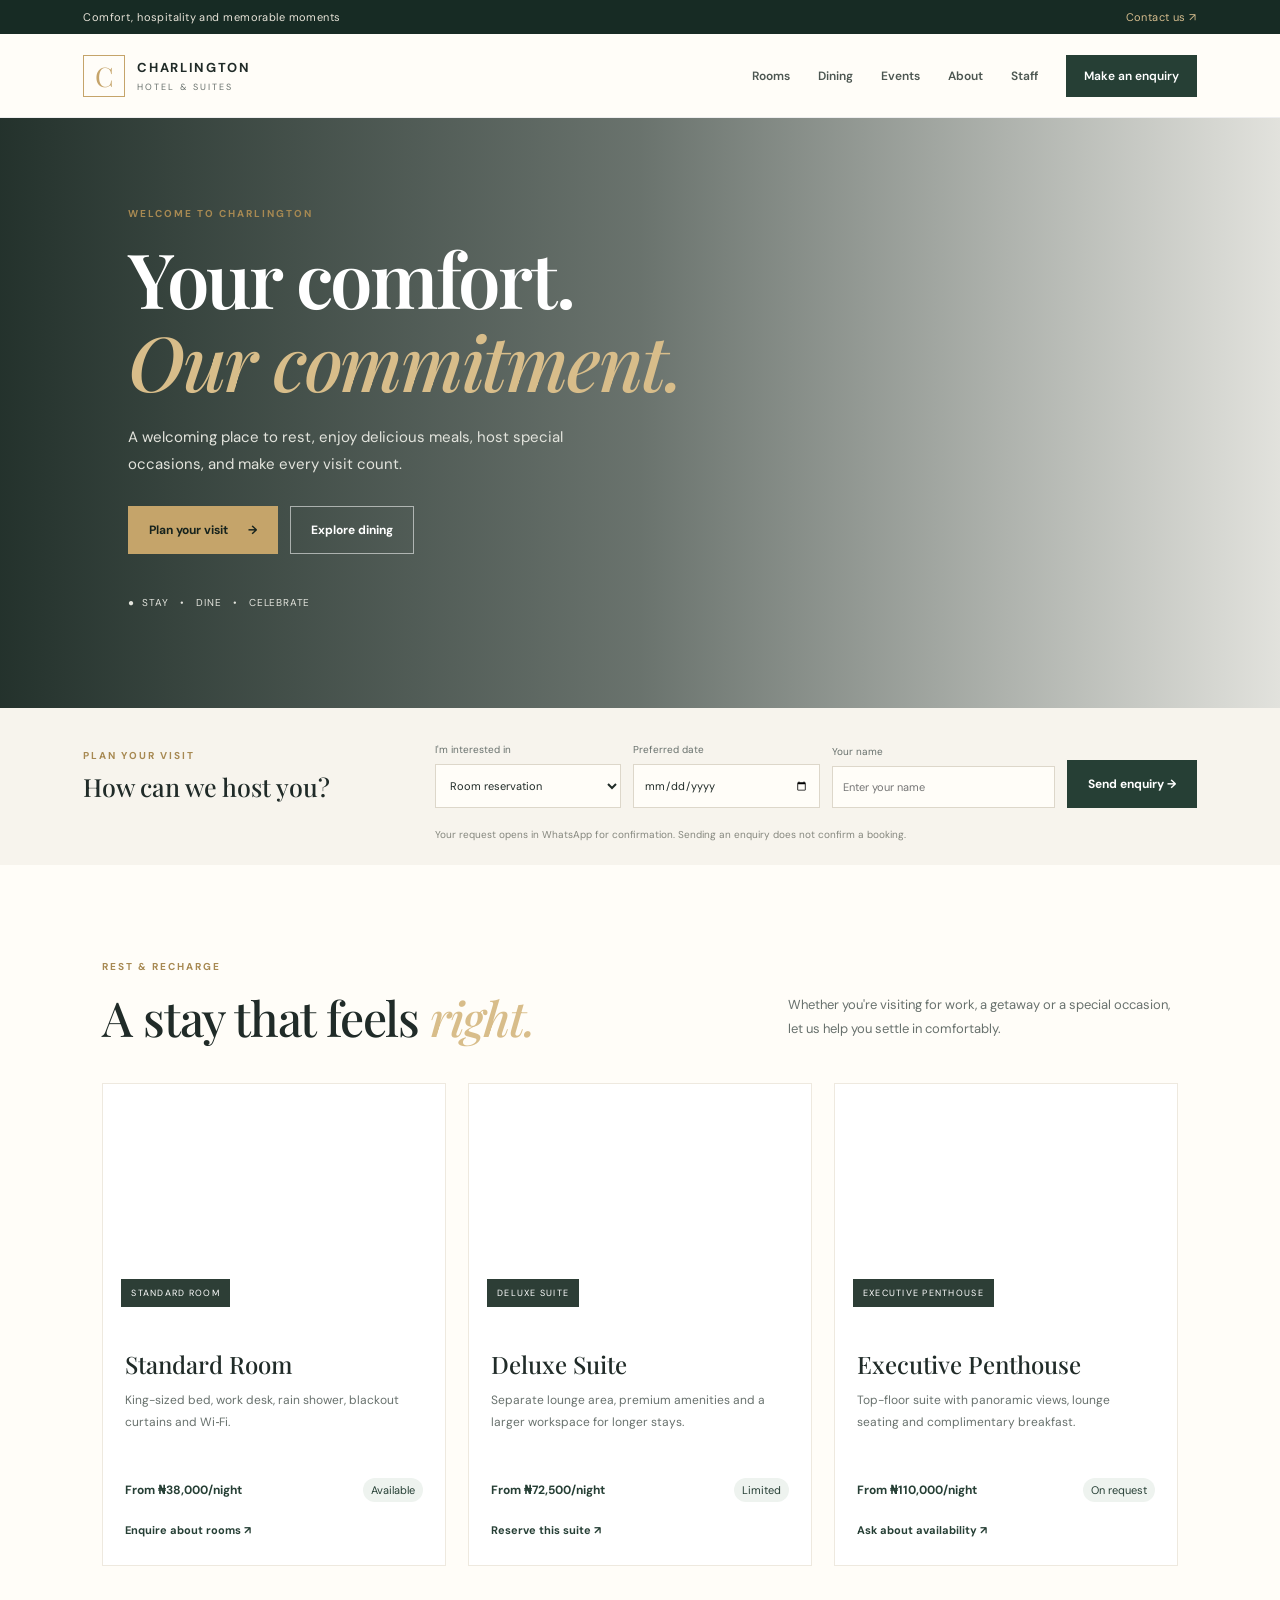
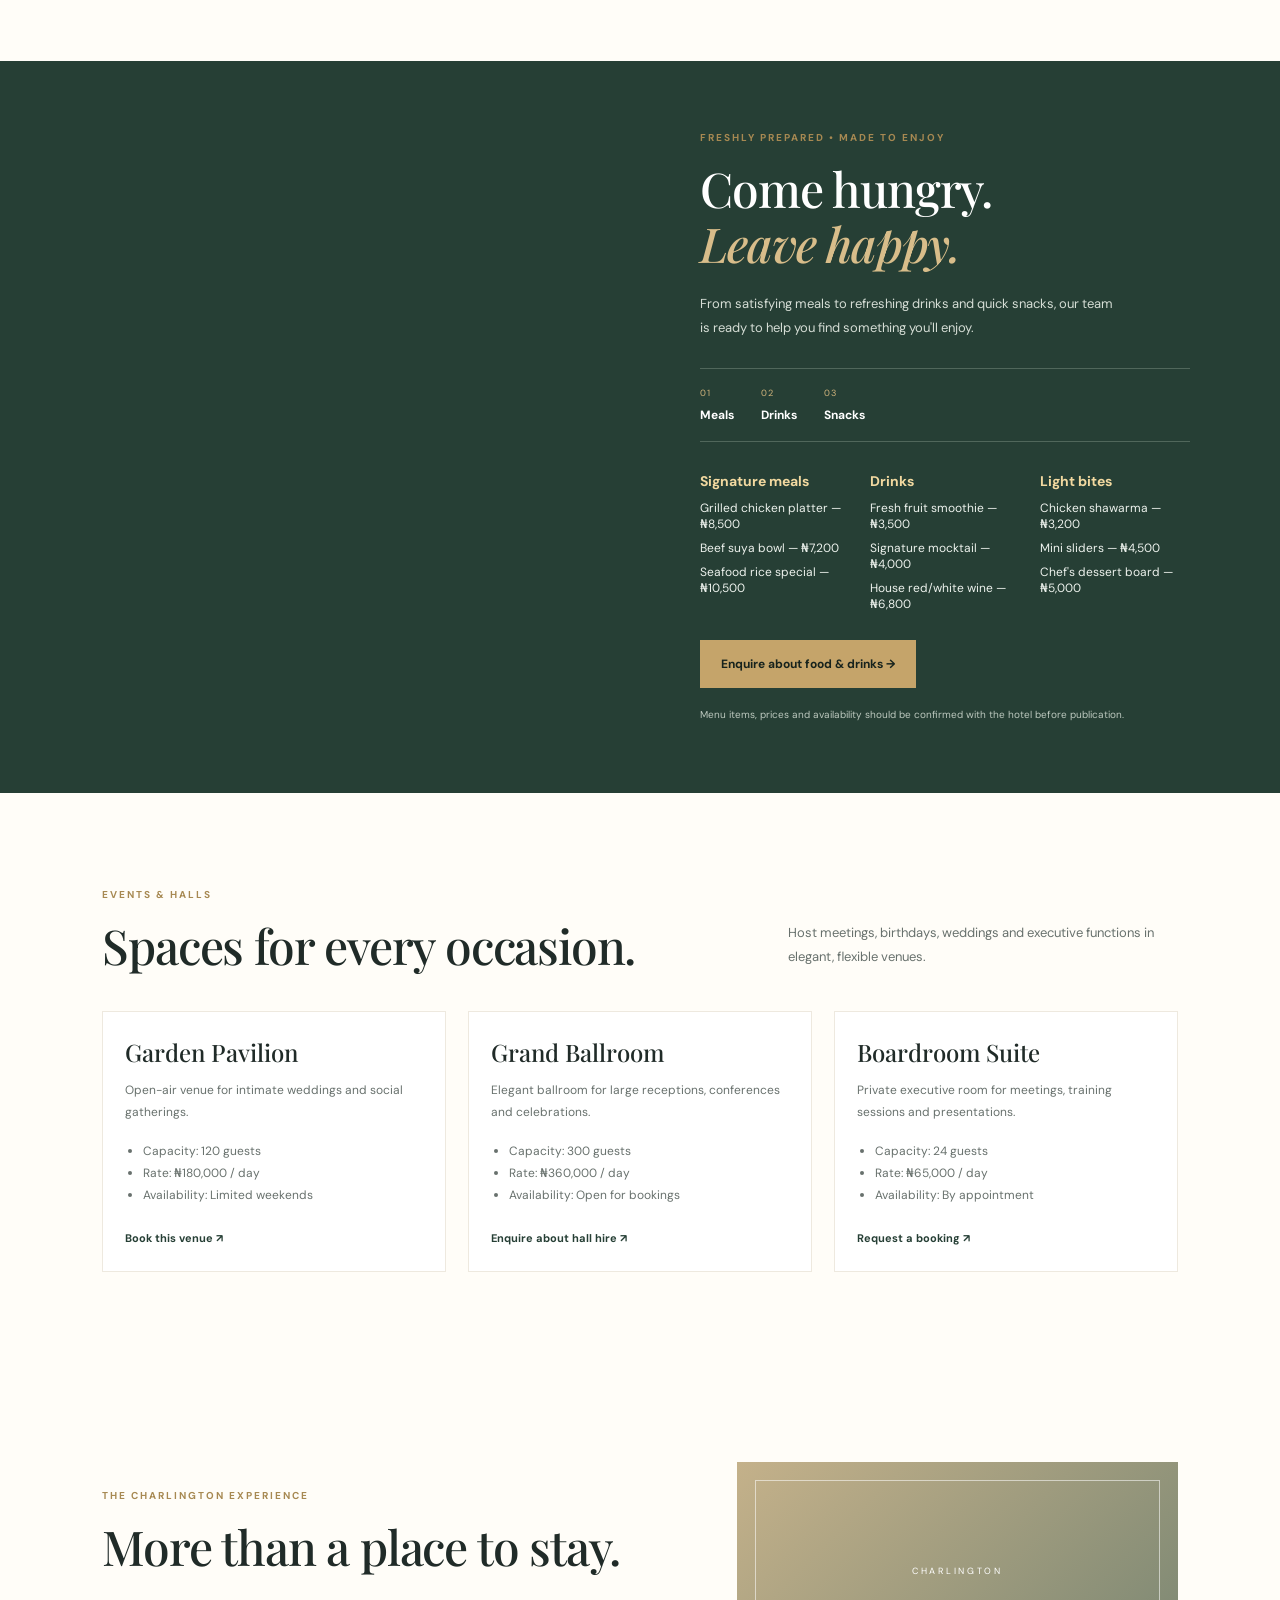
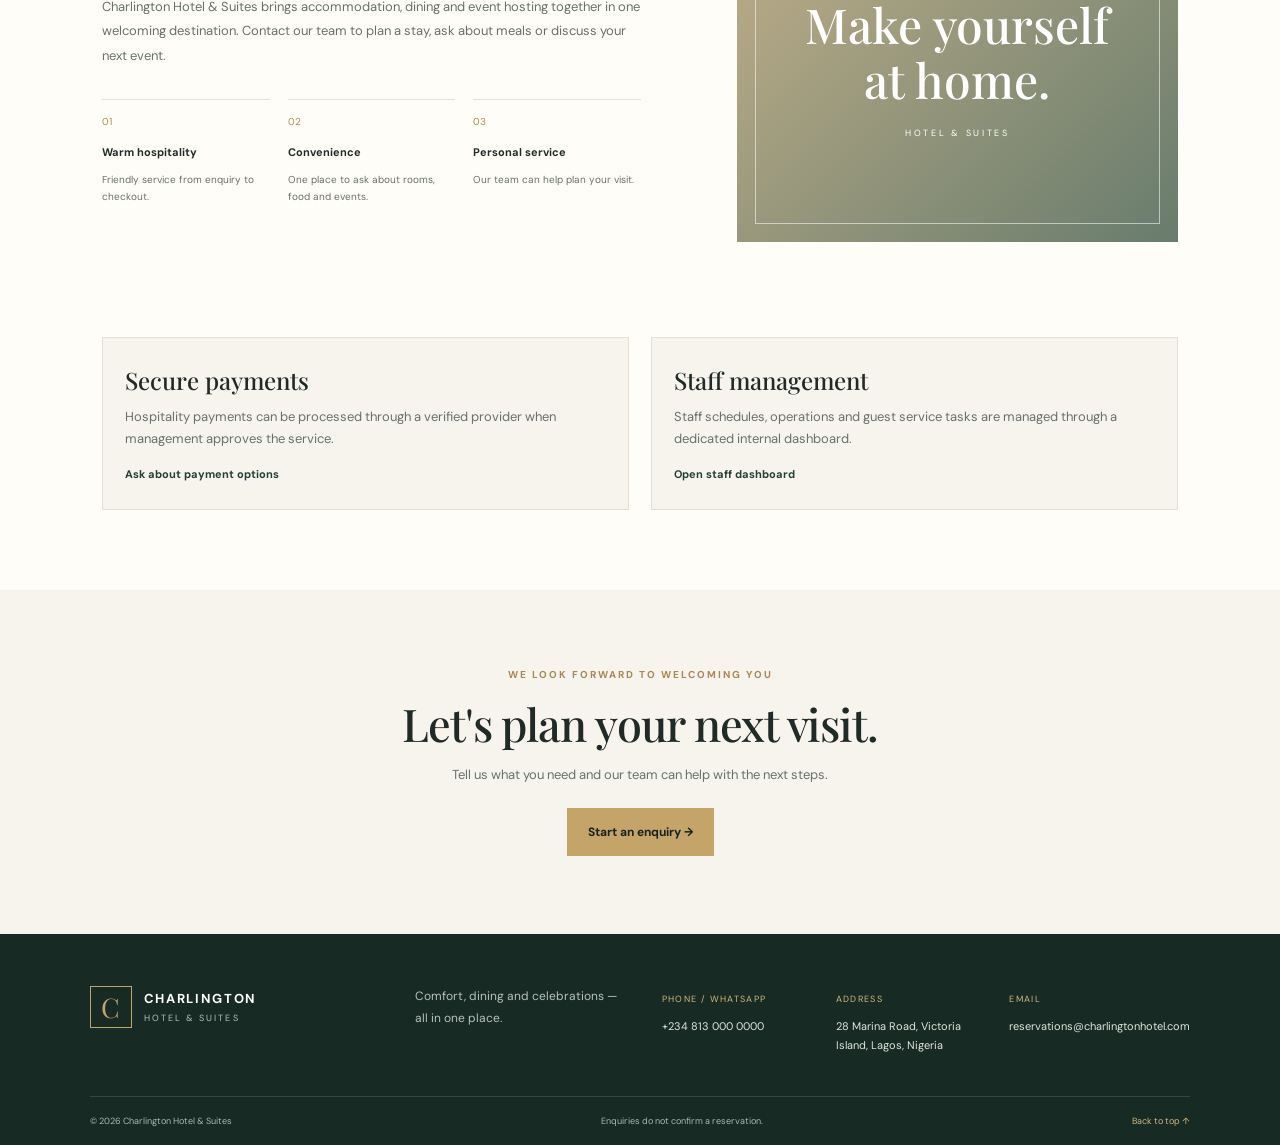
==== commit ed63eb1b: "Add improved hotel landing page content, mobile navigation fixes, contact details, and a staff dashb" ====
--- a/index.html
+++ b/index.html
@@ -1,241 +1,31 @@
 <!DOCTYPE html>
 <html lang="en">
-<head>
-  <meta charset="UTF-8" />
-  <meta name="viewport" content="width=device-width, initial-scale=1.0" />
-  <meta
-    name="description"
-    content="Charlington Hotel & Suites — rooms, dining, events, and hospitality."
-  />
-  <title>Charlington Hotel & Suites | Stay • Dine • Celebrate</title>
-
-  <link rel="preconnect" href="https://fonts.googleapis.com" />
-  <link rel="preconnect" href="https://fonts.gstatic.com" crossorigin />
-  <link
-    href="https://fonts.googleapis.com/css2?family=DM+Sans:wght@400;500;600;700&family=Playfair+Display:wght@500;600;700&display=swap"
-    rel="stylesheet"
-  />
-
-  <link rel="stylesheet" href="style.css" />
-</head>
-<body>
-  <div class="topbar">
-    <span>Comfort, hospitality and memorable moments</span>
-    <a href="#contact">Contact us ↗</a>
-  </div>
-
-  <header class="header">
-    <a class="brand" href="#home" aria-label="Charlington Home">
-      <span class="monogram">C</span>
-      <span>
-        <b>CHARLINGTON</b>
-        <small>HOTEL &amp; SUITES</small>
-      </span>
-    </a>
-
-    <button class="menu-toggle" id="menuToggle" aria-label="Toggle navigation" aria-expanded="false">
-      ☰
-    </button>
-
-    <nav id="nav" aria-label="Main navigation">
-      <a href="#rooms">Rooms &amp; Suites</a>
-      <a href="#dining">Dining</a>
-      <a href="#events">Events &amp; Halls</a>
-      <a href="#about">About</a>
-      <a class="nav-button" href="#booking">Make an enquiry</a>
-    </nav>
-  </header>
-
-  <main>
-    <section class="hero" id="home">
-      <div class="hero-inner">
-        <p class="eyebrow">WELCOME TO CHARLINGTON</p>
-        <h1>
-          Your comfort.<br />
-          <em>Our commitment.</em>
-        </h1>
-        <p class="hero-copy">
-          A welcoming place to rest, enjoy delicious meals, host special occasions
-          and make every visit count.
-        </p>
-
-        <div class="actions">
-          <a class="button gold" href="#booking">Plan your visit <span>→</span></a>
-          <a class="button outline" href="#dining">Explore dining</a>
-        </div>
-
-        <p class="hero-note">● &nbsp;STAY &nbsp; • &nbsp; DINE &nbsp; • &nbsp; CELEBRATE</p>
-      </div>
-    </section>
-
-    <section class="booking" id="booking">
-      <div>
-        <p class="eyebrow">PLAN YOUR VISIT</p>
-        <h2>How can we host you?</h2>
-      </div>
-
-      <form id="bookingForm">
-        <label>
-          I'm interested in
-          <select id="bookingType">
-            <option>Room reservation</option>
-            <option>Food or drink order</option>
-            <option>Hall or event booking</option>
-            <option>General enquiry</option>
-          </select>
-        </label>
-
-        <label>
-          Preferred date
-          <input id="bookingDate" type="date" />
-        </label>
-
-        <label>
-          Your name
-          <input id="guestName" required placeholder="Enter your name" />
-        </label>
-
-        <button class="button dark" type="submit">Send enquiry →</button>
-      </form>
-
-      <p class="form-help">
-        Your request opens in WhatsApp for confirmation. Sending an enquiry does not
-        confirm a booking.
-      </p>
-    </section>
-
-    <section class="section" id="rooms">
-      <div class="section-heading">
-        <div>
-          <p class="eyebrow">REST &amp; RECHARGE</p>
-          <h2>A stay that feels <em>right.</em></h2>
-        </div>
-        <p>
-          Whether you're visiting for work, a getaway or a special occasion, let us
-          help you settle in comfortably.
-        </p>
-      </div>
-
-      <div class="cards">
-        <article>
-          <div class="card-image room">
-            <span>ROOMS &amp; SUITES</span>
-          </div>
-          <div class="card-copy">
-            <h3>Find your comfort</h3>
-            <p>
-              Ask about room options, amenities, rates and availability for your dates.
-            </p>
-            <a href="#booking" data-type="Room reservation">Enquire about rooms ↗</a>
-          </div>
-        </article>
-
-        <article id="dining">
-          <div class="card-image food">
-            <span>RESTAURANT &amp; BAR</span>
-          </div>
-          <div class="card-copy">
-            <h3>Good food, good moments</h3>
-            <p>
-              Ask our team about meals, snacks, drinks and available ordering options.
-            </p>
-            <a href="#booking" data-type="Food or drink order">Ask about the menu ↗</a>
-          </div>
-        </article>
-
-        <article id="events">
-          <div class="card-image event">
-            <span>EVENTS &amp; CELEBRATIONS</span>
-          </div>
-          <div class="card-copy">
-            <h3>Make it an occasion</h3>
-            <p>
-              Ask about hall availability for meetings, parties and celebrations.
-            </p>
-            <a href="#booking" data-type="Hall or event booking">Enquire about halls ↗</a>
-          </div>
-        </article>
-      </div>
-    </section>
-
-    <section class="dining-feature">
-      <div class="dining-photo" role="img" aria-label="Restaurant dining"></div>
-
-      <div class="dining-copy">
-        <p class="eyebrow">FRESHLY PREPARED • MADE TO ENJOY</p>
-        <h2>Come hungry.<br /><em>Leave happy.</em></h2>
-        <p>
-          From satisfying meals to refreshing drinks and quick snacks, our team is
-          ready to help you find something you'll enjoy.
-        </p>
-
-        <div class="menu-types">
-          <span>01 <b>Meals</b></span>
-          <span>02 <b>Drinks</b></span>
-          <span>03 <b>Snacks</b></span>
-        </div>
-
-        <a class="button gold" href="#booking" data-type="Food or drink order">
-          Enquire about food &amp; drinks →
-        </a>
-
-        <small>
-          Menu items, prices and availability should be added after confirmation by the hotel.
-        </small>
-      </div>
-    </section>
-
-    <section class="section about" id="about">
-      <div>
-        <p class="eyebrow">THE CHARLINGTON EXPERIENCE</p>
-        <h2>More than a place to stay.</h2>
-        <p class="about-text">
-          Charlington Hotel &amp; Suites brings accommodation, dining and event hosting
-          together in one welcoming destination. Contact our team to plan a stay, ask
-          about meals or discuss your next event.
-        </p>
-
-        <div class="values">
-          <div>
-            <span>01</span>
-            <b>Warm hospitality</b>
-            <p>Friendly service from enquiry to checkout.</p>
-          </div>
-
-          <div>
-            <span>02</span>
-            <b>Convenience</b>
-            <p>One place to ask about rooms, food and events.</p>
-          </div>
-
-          <div>
-            <span>03</span>
-            <b>Personal service</b>
-            <p>Our team can help plan your visit.</p>
-          </div>
-        </div>
-      </div>
-
-      <div class="about-art">
-        <div>
-          <span>CHARLINGTON</span>
-          <strong>Make yourself<br />at home.</strong>
-          <small>HOTEL &amp; SUITES</small>
-        </div>
-      </div>
-    </section>
-
-    <section class="cta">
-      <p class="eyebrow">WE LOOK FORWARD TO WELCOMING YOU</p>
-      <h2>Let's plan your next visit.</h2>
-      <p>Tell us what you need and our team can help with the next steps.</p>
-      <a class="button gold" href="#booking">Start an enquiry →</a>
-    </section>
-  </main>
-
-  <footer id="contact">
-    <div class="footer-main">
-      <a class="brand footer-brand" href="#home">
+  <head>
+    <meta charset="UTF-8" />
+    <meta name="viewport" content="width=device-width, initial-scale=1.0" />
+    <meta
+      name="description"
+      content="Charlington Hotel & Suites — rooms, dining, events, and hospitality."
+    />
+    <title>Charlington Hotel & Suites | Stay • Dine • Celebrate</title>
+
+    <link rel="preconnect" href="https://fonts.googleapis.com" />
+    <link rel="preconnect" href="https://fonts.gstatic.com" crossorigin />
+    <link
+      href="https://fonts.googleapis.com/css2?family=DM+Sans:wght@400;500;600;700&family=Playfair+Display:wght@500;600;700&display=swap"
+      rel="stylesheet"
+    />
+
+    <link rel="stylesheet" href="style.css" />
+  </head>
+  <body>
+    <div class="topbar">
+      <span>Comfort, hospitality and memorable moments</span>
+      <a href="#contact">Contact us ↗</a>
+    </div>
+
+    <header class="header">
+      <a class="brand" href="#home" aria-label="Charlington Home">
         <span class="monogram">C</span>
         <span>
           <b>CHARLINGTON</b>
@@ -243,33 +33,337 @@
         </span>
       </a>
 
-      <p>Comfort, dining and celebrations — all in one place.</p>
-
-      <div class="contact-details">
+      <button class="menu-toggle" id="menuToggle" aria-label="Toggle navigation" aria-expanded="false">
+        ☰
+      </button>
+
+      <nav id="nav" aria-label="Main navigation">
+        <a href="#rooms">Rooms</a>
+        <a href="#dining">Dining</a>
+        <a href="#events">Events</a>
+        <a href="#about">About</a>
+        <a href="staff-dashboard.html">Staff</a>
+        <a class="nav-button" href="#booking">Make an enquiry</a>
+      </nav>
+    </header>
+
+    <main>
+      <section class="hero" id="home">
+        <div class="hero-inner">
+          <p class="eyebrow">WELCOME TO CHARLINGTON</p>
+          <h1>
+            Your comfort.<br />
+            <em>Our commitment.</em>
+          </h1>
+          <p class="hero-copy">
+            A welcoming place to rest, enjoy delicious meals, host special occasions,
+            and make every visit count.
+          </p>
+
+          <div class="actions">
+            <a class="button gold" href="#booking">Plan your visit <span>→</span></a>
+            <a class="button outline" href="#dining">Explore dining</a>
+          </div>
+
+          <p class="hero-note">● &nbsp;STAY &nbsp; • &nbsp; DINE &nbsp; • &nbsp; CELEBRATE</p>
+        </div>
+      </section>
+
+      <section class="booking" id="booking">
         <div>
-          <span>PHONE / WHATSAPP</span>
-          <a id="phoneLink" href="#">Add hotel phone number</a>
-        </div>
-
+          <p class="eyebrow">PLAN YOUR VISIT</p>
+          <h2>How can we host you?</h2>
+        </div>
+
+        <form id="bookingForm">
+          <label>
+            I'm interested in
+            <select id="bookingType">
+              <option>Room reservation</option>
+              <option>Food or drink order</option>
+              <option>Hall or event booking</option>
+              <option>General enquiry</option>
+            </select>
+          </label>
+
+          <label>
+            Preferred date
+            <input id="bookingDate" type="date" />
+          </label>
+
+          <label>
+            Your name
+            <input id="guestName" required placeholder="Enter your name" />
+          </label>
+
+          <button class="button dark" type="submit">Send enquiry →</button>
+        </form>
+
+        <p class="form-help">
+          Your request opens in WhatsApp for confirmation. Sending an enquiry does not
+          confirm a booking.
+        </p>
+      </section>
+
+      <section class="section" id="rooms">
+        <div class="section-heading">
+          <div>
+            <p class="eyebrow">REST &amp; RECHARGE</p>
+            <h2>A stay that feels <em>right.</em></h2>
+          </div>
+          <p>
+            Whether you're visiting for work, a getaway or a special occasion, let us
+            help you settle in comfortably.
+          </p>
+        </div>
+
+        <div class="cards room-grid">
+          <article class="room-card">
+            <div class="card-image room">
+              <span>STANDARD ROOM</span>
+            </div>
+            <div class="card-copy">
+              <h3>Standard Room</h3>
+              <p>King-sized bed, work desk, rain shower, blackout curtains and Wi‑Fi.</p>
+              <div class="price-row">
+                <strong>From ₦38,000/night</strong>
+                <span>Available</span>
+              </div>
+              <a href="#booking" data-type="Room reservation">Enquire about rooms ↗</a>
+            </div>
+          </article>
+
+          <article class="room-card">
+            <div class="card-image suite">
+              <span>DELUXE SUITE</span>
+            </div>
+            <div class="card-copy">
+              <h3>Deluxe Suite</h3>
+              <p>Separate lounge area, premium amenities and a larger workspace for longer stays.</p>
+              <div class="price-row">
+                <strong>From ₦72,500/night</strong>
+                <span>Limited</span>
+              </div>
+              <a href="#booking" data-type="Room reservation">Reserve this suite ↗</a>
+            </div>
+          </article>
+
+          <article class="room-card">
+            <div class="card-image executive">
+              <span>EXECUTIVE PENTHOUSE</span>
+            </div>
+            <div class="card-copy">
+              <h3>Executive Penthouse</h3>
+              <p>Top-floor suite with panoramic views, lounge seating and complimentary breakfast.</p>
+              <div class="price-row">
+                <strong>From ₦110,000/night</strong>
+                <span>On request</span>
+              </div>
+              <a href="#booking" data-type="Room reservation">Ask about availability ↗</a>
+            </div>
+          </article>
+        </div>
+      </section>
+
+      <section class="dining-feature" id="dining">
+        <div class="dining-photo" role="img" aria-label="Restaurant dining"></div>
+
+        <div class="dining-copy">
+          <p class="eyebrow">FRESHLY PREPARED • MADE TO ENJOY</p>
+          <h2>Come hungry.<br /><em>Leave happy.</em></h2>
+          <p>
+            From satisfying meals to refreshing drinks and quick snacks, our team is
+            ready to help you find something you'll enjoy.
+          </p>
+
+          <div class="menu-types">
+            <span>01 <b>Meals</b></span>
+            <span>02 <b>Drinks</b></span>
+            <span>03 <b>Snacks</b></span>
+          </div>
+
+          <div class="menu-list">
+            <div>
+              <h4>Signature meals</h4>
+              <ul>
+                <li>Grilled chicken platter — ₦8,500</li>
+                <li>Beef suya bowl — ₦7,200</li>
+                <li>Seafood rice special — ₦10,500</li>
+              </ul>
+            </div>
+            <div>
+              <h4>Drinks</h4>
+              <ul>
+                <li>Fresh fruit smoothie — ₦3,500</li>
+                <li>Signature mocktail — ₦4,000</li>
+                <li>House red/white wine — ₦6,800</li>
+              </ul>
+            </div>
+            <div>
+              <h4>Light bites</h4>
+              <ul>
+                <li>Chicken shawarma — ₦3,200</li>
+                <li>Mini sliders — ₦4,500</li>
+                <li>Chef's dessert board — ₦5,000</li>
+              </ul>
+            </div>
+          </div>
+
+          <a class="button gold" href="#booking" data-type="Food or drink order">
+            Enquire about food &amp; drinks →
+          </a>
+
+          <small>
+            Menu items, prices and availability should be confirmed with the hotel before publication.
+          </small>
+        </div>
+      </section>
+
+      <section class="section" id="events">
+        <div class="section-heading">
+          <div>
+            <p class="eyebrow">EVENTS &amp; HALLS</p>
+            <h2>Spaces for every occasion.</h2>
+          </div>
+          <p>
+            Host meetings, birthdays, weddings and executive functions in elegant, flexible venues.
+          </p>
+        </div>
+
+        <div class="event-layout">
+          <div class="event-card">
+            <h3>Garden Pavilion</h3>
+            <p>Open-air venue for intimate weddings and social gatherings.</p>
+            <ul>
+              <li>Capacity: 120 guests</li>
+              <li>Rate: ₦180,000 / day</li>
+              <li>Availability: Limited weekends</li>
+            </ul>
+            <a href="#booking" data-type="Hall or event booking">Book this venue ↗</a>
+          </div>
+
+          <div class="event-card">
+            <h3>Grand Ballroom</h3>
+            <p>Elegant ballroom for large receptions, conferences and celebrations.</p>
+            <ul>
+              <li>Capacity: 300 guests</li>
+              <li>Rate: ₦360,000 / day</li>
+              <li>Availability: Open for bookings</li>
+            </ul>
+            <a href="#booking" data-type="Hall or event booking">Enquire about hall hire ↗</a>
+          </div>
+
+          <div class="event-card">
+            <h3>Boardroom Suite</h3>
+            <p>Private executive room for meetings, training sessions and presentations.</p>
+            <ul>
+              <li>Capacity: 24 guests</li>
+              <li>Rate: ₦65,000 / day</li>
+              <li>Availability: By appointment</li>
+            </ul>
+            <a href="#booking" data-type="Hall or event booking">Request a booking ↗</a>
+          </div>
+        </div>
+      </section>
+
+      <section class="section about" id="about">
         <div>
-          <span>ADDRESS</span>
-          <p id="hotelAddress">Add hotel address and city</p>
-        </div>
-
-        <div>
-          <span>EMAIL</span>
-          <a id="emailLink" href="#">Add hotel email</a>
+          <p class="eyebrow">THE CHARLINGTON EXPERIENCE</p>
+          <h2>More than a place to stay.</h2>
+          <p class="about-text">
+            Charlington Hotel &amp; Suites brings accommodation, dining and event hosting
+            together in one welcoming destination. Contact our team to plan a stay, ask
+            about meals or discuss your next event.
+          </p>
+
+          <div class="values">
+            <div>
+              <span>01</span>
+              <b>Warm hospitality</b>
+              <p>Friendly service from enquiry to checkout.</p>
+            </div>
+
+            <div>
+              <span>02</span>
+              <b>Convenience</b>
+              <p>One place to ask about rooms, food and events.</p>
+            </div>
+
+            <div>
+              <span>03</span>
+              <b>Personal service</b>
+              <p>Our team can help plan your visit.</p>
+            </div>
+          </div>
+        </div>
+
+        <div class="about-art">
+          <div>
+            <span>CHARLINGTON</span>
+            <strong>Make yourself<br />at home.</strong>
+            <small>HOTEL &amp; SUITES</small>
+          </div>
+        </div>
+      </section>
+
+      <section class="feature-strip">
+        <article>
+          <h3>Secure payments</h3>
+          <p>Hospitality payments can be processed through a verified provider when management approves the service.</p>
+          <a href="#contact">Ask about payment options</a>
+        </article>
+        <article>
+          <h3>Staff management</h3>
+          <p>Staff schedules, operations and guest service tasks are managed through a dedicated internal dashboard.</p>
+          <a href="staff-dashboard.html">Open staff dashboard</a>
+        </article>
+      </section>
+
+      <section class="cta">
+        <p class="eyebrow">WE LOOK FORWARD TO WELCOMING YOU</p>
+        <h2>Let's plan your next visit.</h2>
+        <p>Tell us what you need and our team can help with the next steps.</p>
+        <a class="button gold" href="#booking">Start an enquiry →</a>
+      </section>
+    </main>
+
+    <footer id="contact">
+      <div class="footer-main">
+        <a class="brand footer-brand" href="#home">
+          <span class="monogram">C</span>
+          <span>
+            <b>CHARLINGTON</b>
+            <small>HOTEL &amp; SUITES</small>
+          </span>
+        </a>
+
+        <p>Comfort, dining and celebrations — all in one place.</p>
+
+        <div class="contact-details">
+          <div>
+            <span>PHONE / WHATSAPP</span>
+            <a id="phoneLink" href="tel:+2348130000000">+234 813 000 0000</a>
+          </div>
+
+          <div>
+            <span>ADDRESS</span>
+            <p id="hotelAddress">28 Marina Road, Victoria Island, Lagos, Nigeria</p>
+          </div>
+
+          <div>
+            <span>EMAIL</span>
+            <a id="emailLink" href="mailto:reservations@charlingtonhotel.com">reservations@charlingtonhotel.com</a>
+          </div>
         </div>
       </div>
-    </div>
-
-    <div class="footer-bottom">
-      <span>© <span id="year"></span> Charlington Hotel &amp; Suites</span>
-      <span>Enquiries do not confirm a reservation.</span>
-      <a href="#home">Back to top ↑</a>
-    </div>
-  </footer>
-
-  <script src="script.js"></script>
-</body>
+
+      <div class="footer-bottom">
+        <span>© <span id="year"></span> Charlington Hotel &amp; Suites</span>
+        <span>Enquiries do not confirm a reservation.</span>
+        <a href="#home">Back to top ↑</a>
+      </div>
+    </footer>
+
+    <script src="script.js"></script>
+  </body>
 </html>
--- a/style.css
+++ b/style.css
@@ -112,7 +112,8 @@
 }
 
 nav a:hover,
-.card-copy a:hover {
+.card-copy a:hover,
+.feature-strip a:hover {
   color: #a58042;
 }
 
@@ -330,12 +331,12 @@
   background-image: url("https://images.unsplash.com/photo-1611892440504-42a792e24d32?auto=format&fit=crop&w=900&q=80");
 }
 
-.food {
-  background-image: url("https://images.unsplash.com/photo-1414235077428-338989a2e8c0?auto=format&fit=crop&w=900&q=80");
-}
-
-.event {
-  background-image: url("https://images.unsplash.com/photo-1519167758481-83f550bb49b3?auto=format&fit=crop&w=900&q=80");
+.suite {
+  background-image: url("https://images.unsplash.com/photo-1505693416388-ac5ce068fe85?auto=format&fit=crop&w=900&q=80");
+}
+
+.executive {
+  background-image: url("https://images.unsplash.com/photo-1494526585095-c41746248156?auto=format&fit=crop&w=900&q=80");
 }
 
 .card-image span {
@@ -362,8 +363,29 @@
   font-size: 12px;
   line-height: 1.8;
   color: var(--muted);
-  min-height: 65px;
-  margin: 0 0 20px;
+  min-height: 70px;
+  margin: 0 0 18px;
+}
+
+.price-row {
+  display: flex;
+  justify-content: space-between;
+  align-items: center;
+  gap: 12px;
+  margin: 0 0 16px;
+  font-size: 11px;
+}
+
+.price-row strong {
+  font-size: 12px;
+  color: var(--green);
+}
+
+.price-row span {
+  padding: 5px 8px;
+  background: #eef3ef;
+  color: var(--green);
+  border-radius: 12px;
 }
 
 .card-copy a {
@@ -422,6 +444,29 @@
   letter-spacing: 0;
 }
 
+.menu-list {
+  display: grid;
+  grid-template-columns: repeat(3, minmax(150px, 1fr));
+  gap: 20px;
+  margin-bottom: 28px;
+}
+
+.menu-list h4 {
+  margin: 0 0 10px;
+  font-size: 14px;
+  color: #f2d9a0;
+}
+
+.menu-list ul {
+  list-style: none;
+  margin: 0;
+  padding: 0;
+  display: grid;
+  gap: 8px;
+  color: #edf2ed;
+  font-size: 12px;
+}
+
 .dining-copy small {
   display: block;
   font-size: 10px;
@@ -430,6 +475,41 @@
   margin-top: 18px;
 }
 
+.event-layout {
+  display: grid;
+  grid-template-columns: repeat(3, 1fr);
+  gap: 22px;
+}
+
+.event-card {
+  background: #fff;
+  border: 1px solid #eee9df;
+  padding: 24px 22px;
+}
+
+.event-card h3 {
+  margin: 0 0 10px;
+  font: 500 24px var(--serif);
+}
+
+.event-card p,
+.event-card li {
+  color: var(--muted);
+  font-size: 12px;
+  line-height: 1.8;
+}
+
+.event-card ul {
+  margin: 18px 0 20px;
+  padding-left: 18px;
+}
+
+.event-card a {
+  color: var(--green);
+  font-weight: 700;
+  font-size: 11px;
+}
+
 .about {
   display: grid;
   grid-template-columns: 1.1fr 0.9fr;
@@ -500,6 +580,37 @@
 .about-art strong {
   font: 500 clamp(32px, 4vw, 48px) / 1.15 var(--serif);
   margin: 20px 0;
+}
+
+.feature-strip {
+  padding: 0 8% 80px;
+  display: grid;
+  grid-template-columns: repeat(2, minmax(0, 1fr));
+  gap: 22px;
+}
+
+.feature-strip article {
+  background: var(--cream);
+  border: 1px solid var(--line);
+  padding: 26px 22px;
+}
+
+.feature-strip h3 {
+  margin: 0 0 10px;
+  font: 500 24px var(--serif);
+}
+
+.feature-strip p {
+  color: var(--muted);
+  line-height: 1.7;
+  margin: 0 0 12px;
+  font-size: 13px;
+}
+
+.feature-strip a {
+  color: var(--green);
+  font-weight: 700;
+  font-size: 11px;
 }
 
 .cta {
@@ -607,6 +718,12 @@
 
   .card-image {
     height: 200px;
+  }
+
+  .event-layout,
+  .cards,
+  .menu-list {
+    grid-template-columns: 1fr 1fr;
   }
 
   .about {
@@ -720,7 +837,10 @@
     margin-top: 18px;
   }
 
-  .cards {
+  .cards,
+  .event-layout,
+  .menu-list,
+  .feature-strip {
     grid-template-columns: 1fr;
     gap: 18px;
   }
